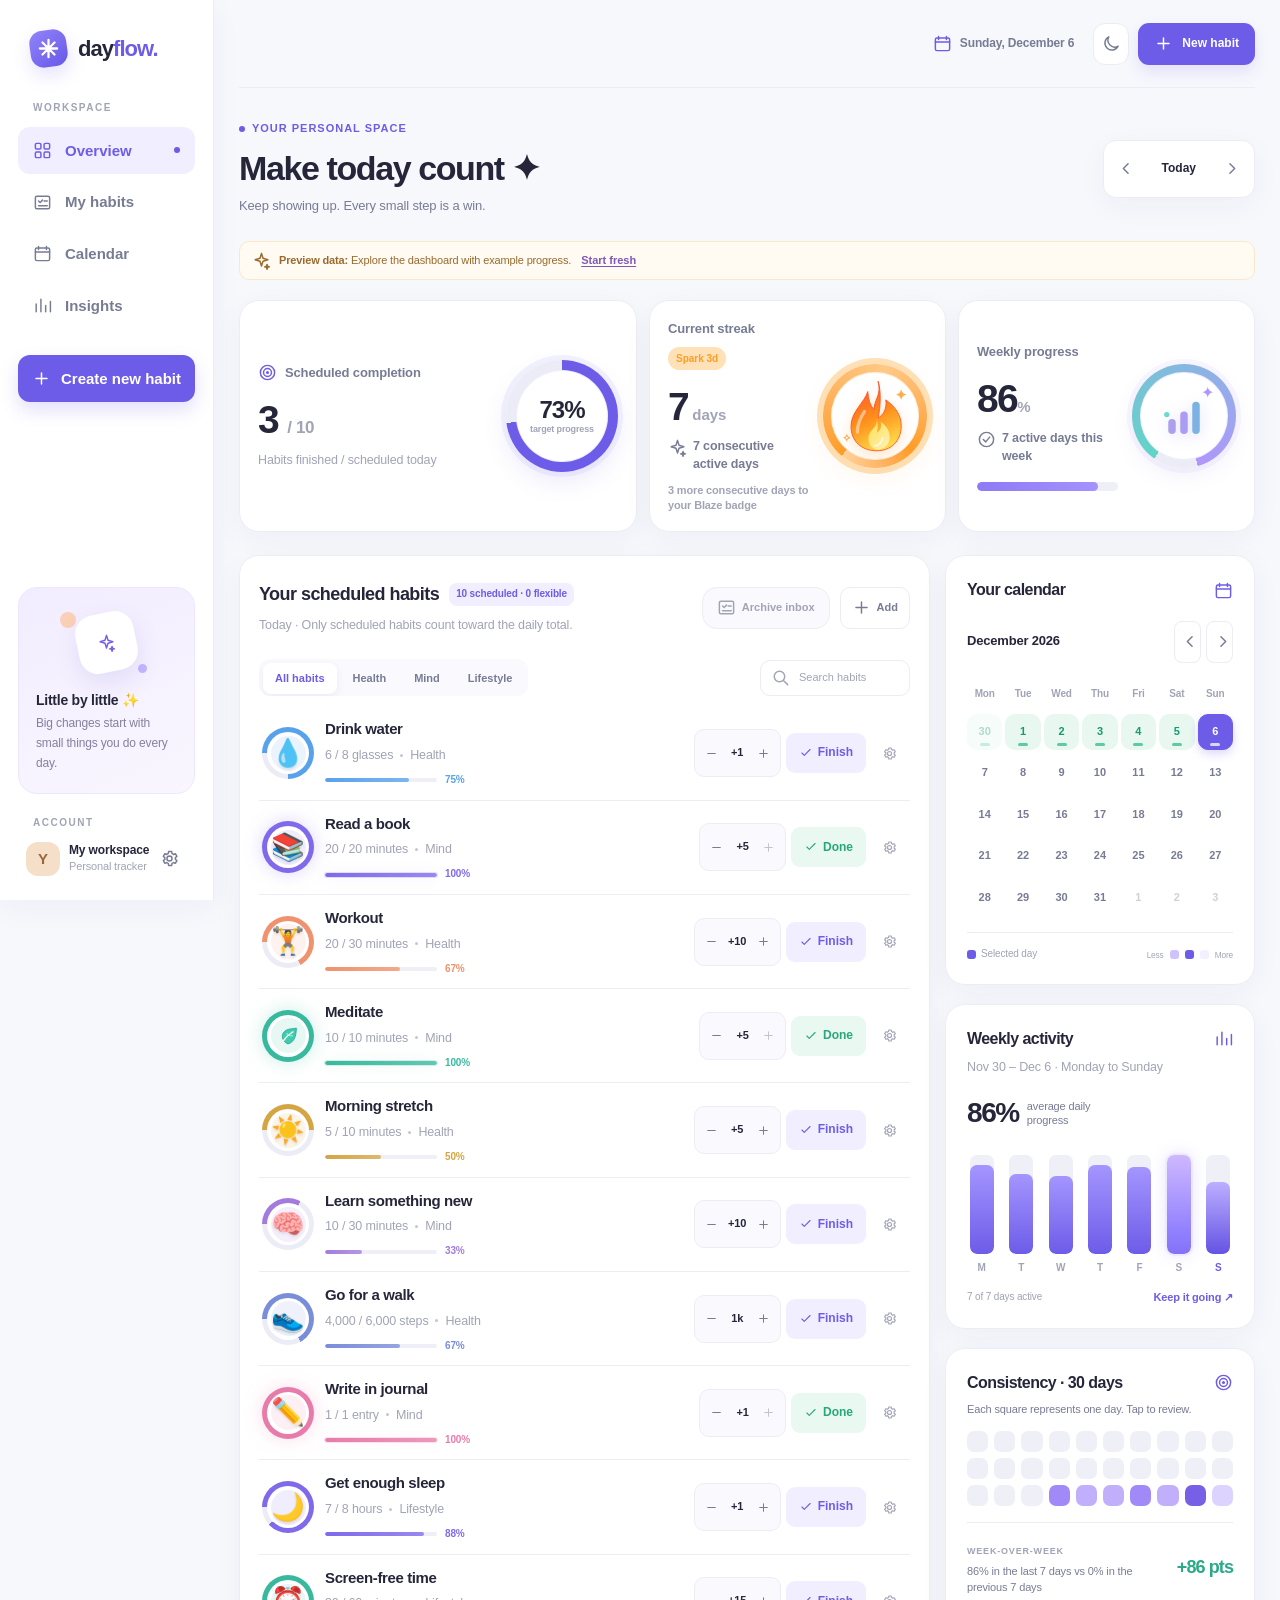
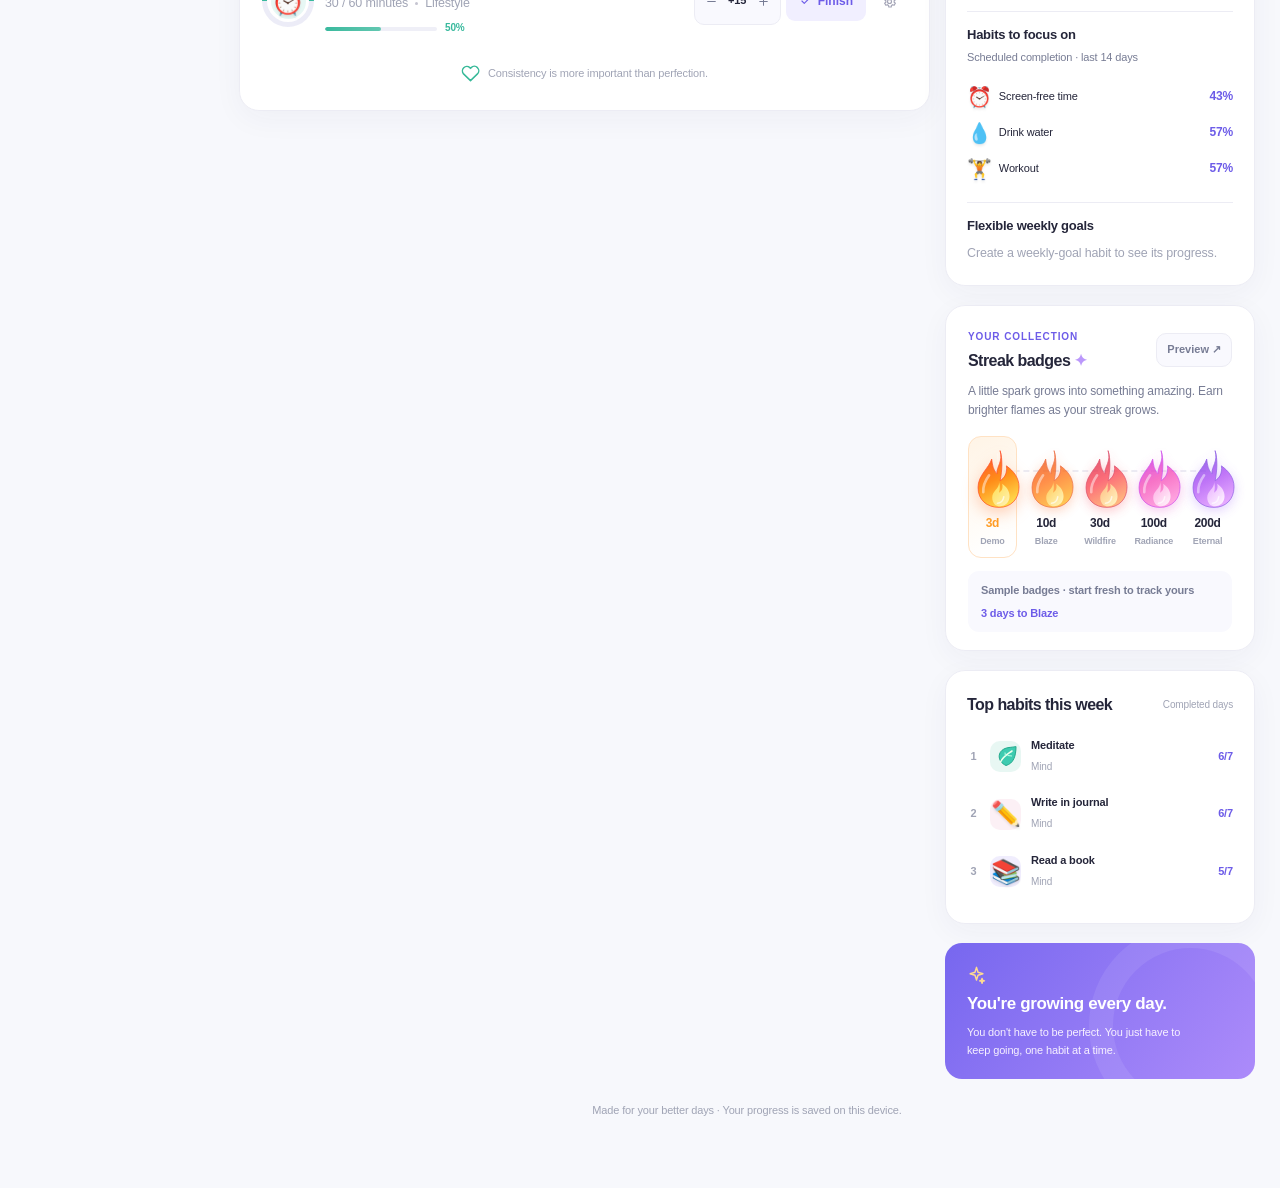
==== index.html @ bd4f8342 "Add files via upload" ====
<!doctype html>
<html lang="en">
<head>
  <meta charset="UTF-8" />
  <meta name="viewport" content="width=device-width, initial-scale=1.0" />
  <meta name="theme-color" content="#f7f8fc" />
  <meta name="description" content="Dayflow — your personal habit tracker with daily progress rings, calendar, weekly insights, and streaks." />
  <title>Dayflow — Your habits, your pace</title>
  <link rel="icon" type="image/svg+xml" href="./favicon.svg" />
  <link rel="manifest" href="./manifest.webmanifest" />
  <meta property="og:type" content="website" />
  <meta property="og:title" content="Dayflow — Make today count" />
  <meta property="og:description" content="A thoughtful little space to build habits, celebrate streaks, and track your progress." />
  <meta property="og:image" content="https://liszttrades.github.io/dayflow-habit-tracker/og-dayflow.png" />
  <meta property="og:url" content="https://liszttrades.github.io/dayflow-habit-tracker/" />
  <meta name="twitter:card" content="summary_large_image" />
  <link rel="stylesheet" href="./style.css?v=8">
</head>
<body>
  <div class="app">
    <div class="mobile-scrim" id="mobile-scrim"></div>
    <aside class="sidebar" id="sidebar" aria-label="Main navigation">
      <a class="brand" href="#overview" aria-label="Dayflow home">
        <span class="brand-mark"><svg viewBox="0 0 24 24" width="23" height="23" fill="none" stroke="currentColor" stroke-width="2.4" stroke-linecap="round"><path d="M12 3v18M3 12h18M5.7 5.7l12.6 12.6M18.3 5.7 5.7 18.3"/></svg></span>
        <span class="brand-word">day<span>flow.</span></span>
      </a>
      <div class="nav-caption">Workspace</div>
      <nav class="sidebar-nav">
        <button class="nav-link active" data-nav="overview"><span data-icon="grid"></span> Overview <span class="nav-dot"></span></button>
        <button class="nav-link" data-nav="habits"><span data-icon="checklist"></span> My habits</button>
        <button class="nav-link" data-nav="calendar"><span data-icon="calendar"></span> Calendar</button>
        <button class="nav-link" data-nav="insights"><span data-icon="chart"></span> Insights</button>
      </nav>
      <button class="sidebar-add" id="sidebar-add"><span data-icon="plus"></span> Create new habit</button>
      <div class="sidebar-spacer"></div>
      <div class="coach-card">
        <div class="coach-art"><span class="puff a"></span><span class="puff b"></span><div class="spark" data-icon="sparkles"></div></div>
        <strong>Little by little ✨</strong>
        <p>Big changes start with small things you do every day.</p>
      </div>
      <div class="sidebar-footer-label">Account</div>
      <div class="sidebar-foot">
        <div class="profile"><span class="avatar">Y</span><span class="profile-text"><strong>My workspace</strong><small>Personal tracker</small></span></div>
        <button class="icon-button" id="settings-open" aria-label="Settings" title="Settings"><span data-icon="settings"></span></button>
      </div>
    </aside>
    <main class="main">
      <header class="topbar">
        <div style="display:flex;align-items:center;gap:12px">
          <button class="small-icon-btn mobile-menu" id="menu-toggle" aria-label="Open menu"><span data-icon="menu"></span></button>
        </div>
        <div class="top-actions">
          <span class="top-date"><span data-icon="calendar"></span> <span id="top-date-label">Today</span></span>
          <button class="small-icon-btn" id="theme-toggle" aria-label="Toggle dark mode" title="Toggle dark mode"><span id="theme-toggle-icon"></span></button>
          <button class="primary-btn" id="header-add"><span data-icon="plus"></span><span>New habit</span></button>
        </div>
      </header>
      <div class="dash" id="overview">
        <section class="hero">
          <div><div class="eyebrow"><span class="point"></span> YOUR PERSONAL SPACE</div><h1 id="hero-title">Make today count <span aria-hidden="true">✦</span></h1><p id="hero-subtitle">Keep showing up. Every small step is a win.</p></div>
          <div class="date-navigator" aria-label="Choose day">
            <button id="prev-day" aria-label="Previous day"><span data-icon="chevron-left"></span></button>
            <button class="today-button" id="today-button">Today</button>
            <button id="next-day" aria-label="Next day"><span data-icon="chevron-right"></span></button>
          </div>
        </section>
        <div class="demo-strip" id="demo-strip"><span data-icon="sparkles"></span><span><b>Preview data:</b> Explore the dashboard with example progress.</span><button id="start-fresh">Start fresh</button></div>
        <section class="stats" aria-label="Your habit statistics">
          <div class="stat-card completion-stat">
            <div class="stat-main"><div class="stat-label"><span data-icon="target"></span> Scheduled completion</div><div class="stat-value" id="completion-count">0 <span style="font-size:17px;letter-spacing:-.4px;color:var(--ink-light);font-weight:600">/ 10</span></div><p class="stat-description" id="completion-desc">Habits completed today</p></div>
            <div class="global-ring" id="global-ring" style="--pct:0"><div class="global-ring-inner"><strong id="global-percent">0%</strong><span>target progress</span></div></div>
          </div>
          <div class="stat-card streak-stat" id="streak-stat" data-stage="0">
            <div class="stat-main">
              <div class="stat-label">Current streak <span class="streak-mini-pill" id="streak-tier-name">Start your flame</span></div>
              <div class="stat-value"><span id="streak-value">0</span><span class="stat-unit"> days</span></div>
              <div class="stat-detail"><span data-icon="sparkles"></span><span id="streak-note">One completed habit keeps it alive</span></div>
              <div class="streak-next" id="streak-next">Unlock your first badge at 3 days.</div>
            </div>
            <div class="stat-visual streak-visual" aria-hidden="true"><div class="streak-visual-inner"><span class="orb-twinkle orb-twinkle-a">✦</span><div class="streak-stat-flame" id="streak-stat-flame"></div><span class="orb-twinkle orb-twinkle-b">✧</span></div></div>
          </div>
          <div class="stat-card weekly-stat-card">
            <div class="stat-main">
              <div class="stat-label">Weekly progress</div>
              <div class="stat-value"><span id="weekly-stat">0</span><span class="stat-unit">%</span></div>
              <div class="stat-detail"><span data-icon="check-circle"></span><span id="weekly-note">Your weekly average</span></div>
              <div class="progress-track"><div class="progress-fill" id="weekly-progress-track"></div></div>
            </div>
            <div class="stat-visual weekly-orb" id="weekly-orb" style="--pct:0" aria-hidden="true"><div class="weekly-orb-inner">
              <svg class="weekly-orb-art" width="62" height="62" viewBox="0 0 72 72" fill="none" xmlns="http://www.w3.org/2000/svg">
                <defs><linearGradient id="weekSparkGradient" x1="12" y1="56" x2="58" y2="12"><stop stop-color="#54d5ca"/><stop offset="1" stop-color="#a98cff"/></linearGradient></defs>
                <rect x="15" y="40" width="10" height="20" rx="5" fill="#8f80e8" opacity=".72"/>
                <rect x="31" y="30" width="10" height="30" rx="5" fill="#9f8df1" opacity=".85"/>
                <rect x="47" y="17" width="10" height="43" rx="5" fill="url(#weekSparkGradient)"/>
                <circle cx="13" cy="34" r="3.5" fill="#67daca"/>
              </svg><span class="weekly-orb-spark">✦</span>
            </div></div>
          </div>
        </section>
        <div class="content">
          <section class="panel habits-panel" id="habits">
            <div class="section-heading">
              <div><div class="heading-title"><h2>Your scheduled habits</h2><span class="heading-count" id="habits-count">10 habits</span></div><p class="subhead" id="habit-day-label">A little progress every day adds up.</p></div>
              <div class="section-actions"><button type="button" class="quiet-button ghost-button" id="archive-open"><span data-icon="checklist"></span> Archive inbox</button><button class="quiet-button" id="list-add"><span data-icon="plus"></span> Add</button></div>
            </div>
            <div class="filter-row">
              <div class="filters" id="habit-filters" role="group" aria-label="Filter habits by category"></div>
              <label class="search"><span data-icon="search"></span><input id="habit-search" placeholder="Search habits" aria-label="Search habits" maxlength="100"></label>
            </div>
            <div class="habit-list" id="habit-list" aria-live="polite"></div>
            <div class="list-footer"><span data-icon="heart"></span> Consistency is more important than perfection.</div>
          </section>
          <div class="right-rail">
            <section class="panel calendar-panel" id="calendar">
              <div class="rail-title"><h2>Your calendar</h2><span data-icon="calendar" style="color:var(--accent)"></span></div>
              <div class="cal-month"><strong id="calendar-month">October 2026</strong><div class="cal-controls"><button id="prev-month" aria-label="Previous month"><span data-icon="chevron-left"></span></button><button id="next-month" aria-label="Next month"><span data-icon="chevron-right"></span></button></div></div>
              <div class="calendar-grid" id="calendar-grid"></div>
              <div class="calendar-legend"><div class="legend-left"><i class="legend-square"></i> Selected day</div><div class="legend-right"><small>Less</small><span></span><span></span><span></span><small>More</small></div></div>
            </section>
            <section class="panel weekly-panel" id="insights">
              <div class="rail-title"><h2>Weekly activity</h2><span data-icon="chart" style="color:var(--accent)"></span></div>
              <p class="weekly-subhead" id="weekly-date-range">Your week at a glance</p>
              <div class="weekly-summary"><b id="weekly-summary-value">0%</b><span>average daily<br>progress</span></div>
              <div class="week-chart" id="week-chart"></div>
              <div class="week-foot"><span id="week-completed-note">0 of 7 days active</span><strong>Keep it going ↗</strong></div>
            </section>
            <section class="panel trends-panel" id="trends" aria-labelledby="trends-heading">
              <div class="rail-title"><h2 id="trends-heading">Consistency · 30 days</h2><span data-icon="target" style="color:var(--accent)"></span></div>
              <p class="insight-desc">Each square represents one day. Tap to review.</p>
              <div class="consistency-grid" id="consistency-grid" aria-label="30-day habit consistency"></div>
              <div class="trend-summary"><div><span class="insight-overline">WEEK-OVER-WEEK</span><p id="trend-description">Your change this week</p></div><strong id="trend-week" class="trend-delta">0 pts</strong></div>
              <div class="insight-subsection"><h3>Habits to focus on</h3><p class="insight-desc">Scheduled completion · last 14 days</p><div id="habit-insight-list"></div></div>
              <div class="insight-subsection"><h3>Flexible weekly goals</h3><div id="weekly-goals-list"></div></div>
            </section>
            <section class="panel badges-panel" id="badges">
              <div class="rail-title badge-rail-title"><div><span class="badge-eyebrow">YOUR COLLECTION</span><h2>Streak badges <span aria-hidden="true">✦</span></h2></div><button type="button" class="badge-preview-btn" id="preview-badges" title="See the 3-day animation">Preview <span aria-hidden="true">↗</span></button></div>
              <p class="badge-intro">A little spark grows into something amazing. Earn brighter flames as your streak grows.</p>
              <div class="badge-ladder" id="badge-ladder" aria-label="Your streak milestones"></div>
              <div class="badge-bottom" id="badge-bottom"><span>Complete at least 1 habit each day</span></div>
            </section>
            <section class="panel leader-panel">
              <div class="rail-title"><h2>Top habits this week</h2><small>Completed days</small></div>
              <div id="leader-list"></div>
            </section>
            <div class="encourage"><span data-icon="sparkles"></span><strong>You're growing every day.</strong><p>You don't have to be perfect. You just have to keep going, one habit at a time.</p></div>
          </div>
        </div>
        <footer class="site-foot">Made for your better days · Your progress is saved on this device.</footer>
      </div>
    </main>
  </div>
  <div class="modal-backdrop hidden" id="habit-modal-backdrop" role="presentation">
    <div class="modal" role="dialog" aria-modal="true" aria-labelledby="habit-modal-title">
      <div class="modal-header"><div><h2 id="habit-modal-title">Create a habit</h2><p>Turn a small action into your daily routine.</p></div><button class="icon-button" id="habit-modal-close" aria-label="Close"><span data-icon="x"></span></button></div>
      <form id="habit-form">
        <div class="field"><label for="habit-name-input">Habit name</label><input id="habit-name-input" name="habitName" placeholder="e.g. Morning walk" maxlength="48" required></div>
        <div class="field-row">
          <div class="field category-field">
            <label id="habit-category-label" for="habit-category-trigger">Category</label>
            <div class="category-select-wrap" id="category-select-wrap">
              <button id="habit-category-trigger" class="category-trigger" type="button" aria-haspopup="listbox" aria-expanded="false" aria-controls="category-options" aria-labelledby="habit-category-label category-selected-name">
                <span class="selected-cat-icon" id="category-selected-icon" aria-hidden="true">💗</span><span class="category-selected-name" id="category-selected-name">Health</span><span class="category-chevron" data-icon="chevron-down"></span>
              </button>
              <div class="category-popover hidden" id="category-popover">
                <div class="category-menu-heading">YOUR CATEGORIES <span>Choose one</span></div>
                <div id="category-options" class="category-options" role="listbox" aria-label="Categories"></div>
                <div class="category-create">
                  <label for="new-category-input">+ Create your own</label>
                  <div class="category-icon-create">
                    <div class="category-icon-heading"><span class="category-icon-label">Choose an icon</span><span id="category-icon-count" class="category-icon-count">49 icons</span></div>
                    <label class="category-icon-search-wrap" for="category-icon-search"><span aria-hidden="true" data-icon="search"></span><input type="search" id="category-icon-search" placeholder="Search icons" autocomplete="off" maxlength="40" aria-label="Search category icons"></label>
                    <div class="category-icon-picker" id="category-icon-picker" role="group" aria-label="Choose a category icon"></div>
                  </div>
                  <div class="category-create-row"><input id="new-category-input" type="text" placeholder="e.g. Creative" maxlength="24" autocomplete="off"/><button type="button" id="category-add" aria-label="Add new category" title="Add category"><span data-icon="plus"></span> Add</button></div>
                  <p id="category-feedback" class="category-feedback" role="status" aria-live="polite"></p>
                </div>
              </div>
            </div>
            <input type="hidden" id="habit-category-input" value="Health"/>
          </div>
          <div class="field"><label for="habit-unit-input">Unit (singular)</label><input id="habit-unit-input" placeholder="e.g. minute, glass" maxlength="20" required></div>
        </div>
        <div class="field-row">
          <div class="field"><label id="daily-target-label" for="habit-goal-input">Daily target</label><input id="habit-goal-input" type="number" value="1" min="1" max="100000" required></div>
          <div class="field"><label for="habit-step-input">Add per tap</label><input id="habit-step-input" type="number" value="1" min="1" max="100000" required></div>
        </div>
        <div class="field schedule-field"><label for="habit-repeat-type">Repeat schedule</label>
          <div class="custom-select" id="schedule-select-wrap">
            <select id="habit-repeat-type" class="native-select-hidden" aria-label="Repeat schedule">
              <option value="daily">Every day</option>
              <option value="days">Selected weekdays</option>
              <option value="weekly">Flexible weekly goal</option>
            </select>
            <button type="button" class="custom-select-trigger" data-select-trigger="habit-repeat-type" aria-haspopup="listbox" aria-expanded="false">
              <span class="custom-select-value" id="habit-repeat-type-value">Every day</span>
              <span class="custom-select-chevron" aria-hidden="true"><span data-icon="chevron-down"></span></span>
            </button>
            <div class="custom-select-menu hidden" id="habit-repeat-type-menu" role="listbox" aria-label="Repeat schedule options">
              <button type="button" class="custom-select-option" data-option-for="habit-repeat-type" data-option-value="daily">Every day</button>
              <button type="button" class="custom-select-option" data-option-for="habit-repeat-type" data-option-value="days">Selected weekdays</button>
              <button type="button" class="custom-select-option" data-option-for="habit-repeat-type" data-option-value="weekly">Flexible weekly goal</button>
            </div>
          </div>
          <p class="schedule-caption" id="schedule-caption">Track this habit every day.</p>
          <div id="repeat-weekdays" class="repeat-weekdays hidden" role="group" aria-label="Selected weekdays">
            <label><input type="checkbox" value="0"><span>M</span></label><label><input type="checkbox" value="1"><span>T</span></label>
            <label><input type="checkbox" value="2"><span>W</span></label><label><input type="checkbox" value="3"><span>T</span></label>
            <label><input type="checkbox" value="4"><span>F</span></label><label><input type="checkbox" value="5"><span>S</span></label>
            <label><input type="checkbox" value="6"><span>S</span></label>
          </div>
          <div id="weekly-target-row" class="weekly-target-row hidden"><label for="habit-weekly-target">Sessions to complete per week</label><div class="custom-select compact" id="weekly-target-select-wrap"><select id="habit-weekly-target" class="native-select-hidden"><option value="1">1 time</option><option value="2">2 times</option><option value="3">3 times</option><option value="4">4 times</option><option value="5">5 times</option><option value="6">6 times</option><option value="7">7 times</option></select><button type="button" class="custom-select-trigger" data-select-trigger="habit-weekly-target" aria-haspopup="listbox" aria-expanded="false"><span class="custom-select-value" id="habit-weekly-target-value">1 time</span><span class="custom-select-chevron" aria-hidden="true"><span data-icon="chevron-down"></span></span></button><div class="custom-select-menu hidden" id="habit-weekly-target-menu" role="listbox" aria-label="Weekly target options"><button type="button" class="custom-select-option" data-option-for="habit-weekly-target" data-option-value="1">1 time</button><button type="button" class="custom-select-option" data-option-for="habit-weekly-target" data-option-value="2">2 times</button><button type="button" class="custom-select-option" data-option-for="habit-weekly-target" data-option-value="3">3 times</button><button type="button" class="custom-select-option" data-option-for="habit-weekly-target" data-option-value="4">4 times</button><button type="button" class="custom-select-option" data-option-for="habit-weekly-target" data-option-value="5">5 times</button><button type="button" class="custom-select-option" data-option-for="habit-weekly-target" data-option-value="6">6 times</button><button type="button" class="custom-select-option" data-option-for="habit-weekly-target" data-option-value="7">7 times</button></div></div><p>Log this habit on any days you like. It won't count as a missed daily habit.</p></div>
        </div>
        <div class="field emoji-field">
          <div class="emoji-field-heading"><label id="icon-picker-label">Choose an icon</label><span class="emoji-note">Colorful, expressive emoji</span></div>
          <div class="emoji-picker-shell">
            <label class="emoji-search"><span data-icon="search"></span><input id="emoji-search-input" type="search" placeholder="Search icons..." maxlength="40" autocomplete="off" aria-label="Search habit icons"></label>
            <div class="emoji-filters" id="emoji-filters" role="group" aria-label="Icon categories"></div>
            <div class="icon-picker" id="icon-picker" role="group" aria-labelledby="icon-picker-label"></div>
            <div class="emoji-picker-footer"><span>✨ Pick the icon that feels like you</span><span id="emoji-count"></span></div>
          </div>
        </div>
        <div class="field"><label>Choose a color</label><div class="color-picker" id="color-picker"></div></div>
        <div class="modal-actions"><button type="button" class="danger-btn hidden" id="delete-habit">Delete habit</button><div class="action-group"><button type="button" class="secondary-btn" id="cancel-habit">Cancel</button><button type="submit" class="primary-btn"><span data-icon="check"></span> <span id="save-habit-label">Create habit</span></button></div></div>
      </form>
    </div>
  </div>
  <div class="modal-backdrop hidden" id="archive-modal-backdrop" role="presentation">
    <div class="modal archive-modal" role="dialog" aria-modal="true" aria-labelledby="archive-modal-title">
      <div class="modal-header"><div><h2 id="archive-modal-title">Archive inbox</h2><p>Review habits you archived and bring them back anytime.</p></div><button class="icon-button" id="archive-modal-close" aria-label="Close archive inbox"><span data-icon="x"></span></button></div>
      <div class="archive-meta"><strong id="archive-count">0 archived habits</strong><span class="archive-meta-note">Restoring a habit adds it back to upcoming days without touching older records.</span></div>
      <div class="archive-list archive-inbox-list" id="archive-inbox-list"></div>
      <div class="modal-actions archive-actions"><button type="button" class="secondary-btn" id="archive-go-settings">Open settings</button><button type="button" class="primary-btn" id="archive-done">Done</button></div>
    </div>
  </div>
  <div class="modal-backdrop hidden" id="settings-modal-backdrop" role="presentation">
    <div class="modal" role="dialog" aria-modal="true" aria-labelledby="settings-modal-title">
      <div class="modal-header"><div><h2 id="settings-modal-title">Your settings</h2><p>Make Dayflow work the way you like.</p></div><button class="icon-button" id="settings-modal-close" aria-label="Close"><span data-icon="x"></span></button></div>
      <div class="settings-row"><div><strong>Dark mode</strong><p>A softer color palette for evening planning.</p></div><input class="toggle" id="settings-dark-toggle" type="checkbox" aria-label="Dark mode" /></div>
      <div class="settings-row"><div><strong>Optional cloud sync</strong><p id="cloud-status">Offline mode · progress is stored only in this browser.</p></div><span data-icon="shield" style="color:var(--accent)"></span></div>
      <div class="cloud-controls" id="cloud-controls">
        <label for="cloud-email">Email (for a private sign-in link)</label>
        <div class="cloud-input-row"><input type="email" id="cloud-email" placeholder="you@example.com" autocomplete="email"><button class="secondary-btn" id="cloud-login">Email me a sign-in link</button></div>
        <div class="cloud-actions"><button class="secondary-btn" id="cloud-sync-now" disabled>Sync now</button><button class="secondary-btn" id="cloud-signout" disabled>Sign out</button></div>
        <p id="cloud-help" class="cloud-hint">Cloud sync requires your own Supabase project. Until configured, local backup still works.</p>
      </div>
      <div class="settings-row"><div><strong>Archived habits</strong><p>Hide old habits without losing their historical progress.</p></div></div>
      <div class="archive-list" id="archived-list"></div>
      <div class="settings-row"><div><strong>Local data</strong><p>Your data stays in this browser. Export a backup to keep it safe or move it to another device.</p></div><span data-icon="shield" style="color:#41ad91"></span></div>
      <div class="settings-row"><div><strong>Start over</strong><p>Remove all saved progress and restore the 10 example habits.</p></div><button class="danger-btn" id="reset-data">Reset</button></div>
      <div class="settings-buttons"><button class="secondary-btn" id="export-data"><span data-icon="download"></span> Export backup</button><button class="secondary-btn" id="import-button"><span data-icon="upload"></span> Import backup</button><input class="hidden" id="import-input" type="file" accept="application/json,.json"></div>
    </div>
  </div>
  <div class="streak-celebration hidden" id="streak-celebration" role="dialog" aria-modal="true" aria-labelledby="celebration-title" aria-describedby="celebration-description">
    <div class="celebration-backdrop" id="celebration-backdrop"></div>
    <div class="celebration-card" id="celebration-card">
      <button type="button" id="celebration-close" class="celebration-close" aria-label="Close celebration">&times;</button>
      <div class="celebration-eyebrow">✦ DAYFLOW MILESTONES ✦</div>
      <h2 id="celebration-title">Streak unlocked!</h2>
      <p id="celebration-description">You’ve completed a habit for <strong>3 consecutive days.</strong></p>
      <div class="celebration-art" id="celebration-art">
        <div class="celebration-rays" aria-hidden="true"></div>
        <div class="celebration-particles" id="celebration-particles" aria-hidden="true"></div>
        <div class="celebration-halo" aria-hidden="true"></div><div class="celebration-sparkle sp-one" aria-hidden="true">✦</div><div class="celebration-sparkle sp-two" aria-hidden="true">✧</div><div class="celebration-sparkle sp-three" aria-hidden="true">✦</div><div class="celebration-sparkle sp-four" aria-hidden="true">✦</div>
        <div class="celebration-flame" id="celebration-flame" aria-hidden="true"></div>
      </div>
      <div class="celebration-earned"><span aria-hidden="true">✦</span><span id="celebration-earned">SPARK BADGE UNLOCKED</span><span aria-hidden="true">✦</span></div>
      <p class="celebration-next" id="celebration-next">Next up: 10 days</p>
      <button type="button" class="celebration-go" id="celebration-go">Keep the fire going <span aria-hidden="true">→</span></button>
      <p class="celebration-foot">Small steps. Big momentum.</p>
    </div>
  </div>
  <div id="effect-layer" class="effect-layer" aria-hidden="true"></div>
  <div class="toast" id="toast" role="status" aria-live="polite"></div>
  <script src="./config.js?v=2" defer></script>
  <script src="./script.js?v=8" defer></script>
  <script src="./cloud.js?v=2" defer></script>
</body>
</html>
---- style.css ----
:root{color-scheme:light;--bg:#f7f8fc;--surface:#fff;--surface-alt:#f9f9fe;--ink:#25263a;--ink-muted:#777c94;--ink-light:#a0a4b5;--border:#ececf4;--accent:#6d5ce8;--accent-deep:#5343d4;--accent-soft:#f1efff;--track:#efeff7;--shadow:0 9px 34px rgba(40,35,94,.045);--nav-bg:#fff;--ring-track:#ececf7}
    *{box-sizing:border-box}
    html{scroll-behavior:smooth}
    body{margin:0;background:var(--bg);color:var(--ink);font-family:Inter,"SF Pro Display",-apple-system,BlinkMacSystemFont,"Segoe UI",sans-serif;font-size:14px;line-height:1.45;-webkit-font-smoothing:antialiased}
    button,input,select{font:inherit}
    button{cursor:pointer}
    button:disabled{cursor:not-allowed;opacity:.42}
    button:focus-visible,input:focus-visible,select:focus-visible{outline:3px solid #aa9fff;outline-offset:3px}
    button:active:not(:disabled){transform:scale(.98)}
    svg{display:block;flex:none}
    .hidden{display:none!important}
    .app{display:flex;min-height:100vh;max-width:2000px;margin:auto}
    .sidebar{width:246px;flex:0 0 246px;background:var(--nav-bg);border-right:1px solid var(--border);padding:28px 18px 24px;display:flex;flex-direction:column;position:sticky;top:0;height:100vh;z-index:10}
    .brand{display:flex;align-items:center;gap:11px;padding:2px 12px 34px;text-decoration:none;color:inherit}
    .brand-mark{width:37px;height:37px;border-radius:13px;background:linear-gradient(145deg,#9184fa,#6857e7);display:flex;align-items:center;justify-content:center;color:#fff;box-shadow:0 8px 18px #7563ee30;transform:rotate(-8deg)}
    .brand-mark svg{transform:rotate(8deg)}
    .brand-word{font-size:22px;letter-spacing:-.95px;font-weight:800}
    .brand-word span{color:var(--accent)}
    .nav-caption,.sidebar-footer-label{font-size:10px;letter-spacing:1.5px;font-weight:800;color:var(--ink-light);padding:0 15px;margin:0 0 11px;text-transform:uppercase}
    .sidebar-nav{display:grid;gap:4px}
    .nav-link{border:0;background:transparent;color:var(--ink-muted);display:flex;gap:13px;align-items:center;width:100%;padding:13px 15px;border-radius:12px;text-align:left;font-weight:600;transition:background .18s,color .18s}
    .nav-link svg{width:19px;height:19px}
    .nav-link:hover{background:var(--surface-alt);color:var(--ink)}
    .nav-link.active{background:var(--accent-soft);color:var(--accent)}
    .nav-link .nav-dot{margin-left:auto;width:6px;height:6px;background:currentColor;border-radius:100%}
    .sidebar-add{width:100%;margin-top:25px;border:0;color:#fff;font-weight:750;display:flex;align-items:center;justify-content:center;gap:10px;padding:13px;background:var(--accent);border-radius:12px;box-shadow:0 8px 18px #6d5ce832;transition:.2s}
    .sidebar-add:hover,.primary-btn:hover{background:var(--accent-deep)}
    .sidebar-spacer{flex:1;min-height:24px}
    .coach-card{background:linear-gradient(155deg,#f1edff,#faf6ff);border:1px solid #ece7ff;border-radius:19px;padding:19px 17px;position:relative;overflow:hidden;margin-bottom:22px}
    .coach-art{height:72px;display:flex;align-items:center;justify-content:center;position:relative}
    .coach-art .spark{height:59px;width:59px;background:#fff;border-radius:19px;display:grid;place-items:center;color:#785dec;transform:rotate(-12deg);box-shadow:0 10px 25px #6050bf20}
    .coach-art .spark svg{transform:rotate(12deg)}
    .coach-art .puff{position:absolute;border-radius:100%;opacity:.7}
    .coach-art .puff.a{width:16px;height:16px;background:#fec49a;top:5px;left:24px}.coach-art .puff.b{width:9px;height:9px;background:#b09dff;bottom:6px;right:30px}
    .coach-card strong{display:block;font-size:14px;letter-spacing:-.25px;margin:11px 0 4px}
    .coach-card p{color:#85809e;font-size:12px;margin:0;line-height:1.65}
    .sidebar-foot{display:flex;align-items:center;justify-content:space-between;padding:0 8px}
    .profile{display:flex;align-items:center;gap:9px}
    .avatar{width:34px;height:34px;border-radius:12px;background:#f6dfc8;color:#9a663e;display:grid;place-items:center;font-weight:800}
    .profile-text strong{font-size:12px;display:block}.profile-text small{display:block;color:var(--ink-light);font-size:11px}
    .icon-button{border:0;background:transparent;color:var(--ink-muted);height:35px;width:35px;display:grid;place-items:center;border-radius:10px}
    .icon-button:hover{background:var(--accent-soft);color:var(--accent)}
    .main{flex:1;min-width:0;padding:0 37px 70px}
    .topbar{height:88px;display:flex;align-items:center;justify-content:space-between;border-bottom:1px solid var(--border);gap:16px}
    .crumbs{display:flex;align-items:center;gap:10px;font-size:12px;color:var(--ink-light)}
    .crumbs strong{color:var(--ink);font-weight:750}.crumbs .slash{color:#c4c3d2}
    .top-actions{display:flex;align-items:center;gap:9px}
    .top-date{font-size:12px;color:var(--ink-muted);font-weight:600;display:flex;align-items:center;gap:8px;margin-right:10px}
    .top-date svg{color:var(--accent)}
    .small-icon-btn{width:36px;height:36px;border:1px solid var(--border);background:var(--surface);display:grid;place-items:center;border-radius:12px;color:var(--ink-muted)}
    .small-icon-btn:hover{color:var(--accent);border-color:#d6ccff}
    .primary-btn{border:0;background:var(--accent);color:#fff;display:inline-flex;align-items:center;justify-content:center;gap:9px;padding:11px 16px;border-radius:11px;font-size:12px;font-weight:800;box-shadow:0 7px 15px #6d5ce825;transition:background .15s}
    .mobile-menu,.mobile-scrim{display:none}
    .dash{max-width:1520px;margin:0 auto}
    .hero{display:flex;justify-content:space-between;align-items:center;gap:20px;padding:33px 0 25px}
    .eyebrow{font-size:11px;font-weight:800;letter-spacing:1.8px;color:var(--accent);text-transform:uppercase;display:flex;align-items:center;gap:7px}
    .eyebrow .point{width:6px;height:6px;border-radius:100%;background:var(--accent)}
    h1,h2,h3,p{margin-top:0}
    h1{font-size:34px;letter-spacing:-1.4px;line-height:1.16;margin:12px 0 9px;font-weight:790}
    .hero p{font-size:13px;color:var(--ink-muted);margin:0}
    .date-navigator{display:flex;align-items:center;gap:7px;background:var(--surface);padding:7px;border:1px solid var(--border);border-radius:13px;box-shadow:var(--shadow)}
    .date-navigator button{border:0;background:transparent;width:31px;height:31px;border-radius:9px;display:grid;place-items:center;color:var(--ink-muted)}
    .date-navigator button:hover{background:var(--accent-soft);color:var(--accent)}
    .date-navigator .today-button{width:auto;padding:0 13px;font-size:12px;font-weight:800;color:var(--ink)}
    .demo-strip{display:flex;align-items:center;gap:8px;background:#fffaf2;border:1px solid #f9e9c9;color:#986b2d;border-radius:10px;padding:9px 12px;font-size:11px;line-height:1.5;margin-bottom:20px}
    .demo-strip b{font-weight:800}.demo-strip button{border:0;background:transparent;font-weight:800;color:#8056ba;text-decoration:underline;text-underline-offset:2px;padding:0 2px;white-space:nowrap}
    .stats{display:grid;grid-template-columns:minmax(235px,1.34fr) minmax(195px,1fr) minmax(195px,1fr);gap:16px;margin-bottom:23px}
    .stat-card{background:var(--surface);border:1px solid var(--border);border-radius:20px;min-height:160px;padding:22px 23px;box-shadow:var(--shadow);position:relative;overflow:hidden}
    .stat-label{color:var(--ink-muted);font-size:12px;font-weight:700;display:flex;align-items:center;gap:8px}
    .stat-label svg{color:var(--accent)}
    .completion-stat{display:flex;align-items:center;justify-content:space-between;gap:12px}
    .stat-value{font-size:36px;line-height:1.1;letter-spacing:-1.6px;font-weight:800;margin:16px 0 6px}
    .stat-description{font-size:11px;color:var(--ink-light);line-height:1.6;margin:0}
    .global-ring{width:112px;height:112px;border-radius:50%;background:conic-gradient(var(--accent) calc(var(--pct)*1%),var(--ring-track) 0);padding:10px;display:grid;place-items:center;flex:0 0 112px;transition:background .25s}
    .global-ring-inner{width:100%;height:100%;border-radius:50%;background:var(--surface);display:grid;place-items:center;align-content:center}
    .global-ring-inner strong{font-size:24px;line-height:1.15;letter-spacing:-1px}.global-ring-inner span{font-size:9px;color:var(--ink-light);font-weight:700}
    .stat-topline{display:flex;justify-content:space-between;align-items:center;gap:12px}
    .stat-decoration{width:36px;height:36px;border-radius:12px;display:grid;place-items:center}
    .stat-decoration.flame{background:#fff1e6;color:#f19552}.stat-decoration.chart{background:#eaf9f2;color:#39b78f}
    .stat-detail{display:flex;align-items:center;gap:6px;color:var(--ink-muted);font-size:11px;font-weight:600}
    .stat-detail em{font-style:normal;color:#37b58b;font-weight:750}
    .progress-track{height:7px;border-radius:9px;background:var(--track);overflow:hidden;margin-top:15px}
    .progress-fill{height:100%;width:0;background:linear-gradient(90deg,#b6a6ff,var(--accent));border-radius:9px;transition:width .35s}
    .content{display:grid;grid-template-columns:minmax(0,1fr) 340px;gap:21px;align-items:start}
    .panel{background:var(--surface);border:1px solid var(--border);border-radius:20px;box-shadow:var(--shadow)}
    .habits-panel{padding:25px 23px 11px;min-width:0}
    .section-heading{display:flex;justify-content:space-between;gap:12px;align-items:center}
    .heading-title{display:flex;align-items:center;gap:10px}
    .heading-title h2,.rail-title h2{font-size:18px;font-weight:790;letter-spacing:-.55px;margin:0}
    .heading-count{border-radius:8px;background:var(--accent-soft);color:var(--accent);padding:4px 7px;font-size:10px;font-weight:800}
    .subhead{font-size:12px;color:var(--ink-light);margin:7px 0 0}
    .quiet-button{border:1px solid var(--border);background:var(--surface);border-radius:10px;padding:8px 11px;display:flex;align-items:center;justify-content:center;gap:6px;font-size:11px;font-weight:750;color:var(--ink-muted)}
    .quiet-button:hover{color:var(--accent);border-color:#ccc1ff}
    .filter-row{display:flex;align-items:center;justify-content:space-between;gap:12px;margin-top:24px;margin-bottom:10px}
    .filters{display:flex;gap:4px;background:var(--surface-alt);padding:4px;border-radius:11px;min-width:0;overflow-x:auto;scrollbar-width:none}
    .filters::-webkit-scrollbar{display:none}
    .filter{flex:none;padding:8px 12px;border:0;background:transparent;color:var(--ink-muted);border-radius:8px;font-size:11px;font-weight:750;white-space:nowrap}
    .filter.active{background:var(--surface);color:var(--accent);box-shadow:0 3px 9px #423b7712}
    .search{height:36px;display:flex;align-items:center;gap:7px;border:1px solid var(--border);border-radius:10px;padding:0 10px;color:var(--ink-light);min-width:114px;max-width:150px}
    .search input{background:transparent;outline:0;border:0;width:100%;min-width:0;color:var(--ink);font-size:11px}
    .search input::placeholder{color:var(--ink-light)}
    .habit-list{display:grid}
    .habit-item{display:flex;align-items:center;gap:15px;min-height:84px;padding:12px 3px;border-bottom:1px solid var(--border);transition:background .2s;animation:reveal .18s ease-out}
    .habit-item:last-child{border-bottom:0}
    @keyframes reveal{from{opacity:.45;transform:translateY(3px)}to{opacity:1;transform:translateY(0)}}
    .habit-ring{height:59px;width:59px;flex:0 0 59px;padding:5px;background:conic-gradient(var(--habit-color) calc(var(--pct)*1%),var(--ring-track) 0);border-radius:50%;display:grid;place-items:center;transition:background .25s}
    .habit-ring-center{width:100%;height:100%;border-radius:50%;display:grid;place-items:center;background:var(--surface);position:relative}
    .habit-icon{height:35px;width:35px;border-radius:50%;display:grid;place-items:center;background:var(--habit-soft);color:var(--habit-color)}
    .habit-icon svg{height:20px;width:20px}
    .habit-info{min-width:0;flex:1}
    .habit-name{font-size:13px;font-weight:800;letter-spacing:-.16px;overflow:hidden;text-overflow:ellipsis;white-space:nowrap}
    .habit-meta{display:flex;align-items:center;gap:7px;margin-top:5px;font-size:11px;color:var(--ink-light)}
    .habit-meta .meta-point{height:3px;width:3px;background:#c5c4d0;border-radius:100%}
    .habit-meter{display:flex;align-items:center;gap:8px;margin-top:8px}
    .habit-meter .small-track{width:112px;max-width:100%;height:4px;background:var(--track);border-radius:8px;overflow:hidden}
    .habit-meter .small-fill{width:var(--pct);height:100%;background:var(--habit-color);border-radius:8px;transition:width .3s}
    .habit-meter span{font-size:10px;font-weight:800;color:var(--habit-color)}
    .habit-actions{display:flex;align-items:center;gap:5px;flex-shrink:0}
    .stepper{display:flex;align-items:center;gap:1px;background:var(--surface-alt);border:1px solid var(--border);padding:3px;border-radius:10px}
    .stepper button{border:0;background:transparent;display:grid;place-items:center;width:27px;height:27px;border-radius:7px;color:var(--ink-muted)}
    .stepper button:hover:not(:disabled){background:var(--accent-soft);color:var(--accent)}
    .stepper strong{font-size:11px;font-weight:750;min-width:23px;text-align:center;color:var(--ink)}
    .done-button{border:0;background:var(--accent-soft);color:var(--accent);font-size:11px;font-weight:800;padding:8px 10px;display:flex;align-items:center;gap:5px;border-radius:9px;min-width:65px;justify-content:center}
    .done-button:hover{background:#e8e3ff}.done-button.completed{background:#e9f8f1;color:#28a77c}
    .edit-button{border:0;background:transparent;color:#a4a5b7;padding:7px 4px;display:grid;place-items:center}
    .edit-button:hover{color:var(--accent)}
    .empty{padding:40px 16px;text-align:center;color:var(--ink-muted)}
    .empty-icon{width:55px;height:55px;border-radius:18px;display:grid;place-items:center;background:var(--accent-soft);color:var(--accent);margin:0 auto 12px}
    .empty h3{font-size:14px;margin:0 0 6px;color:var(--ink)}.empty p{font-size:12px;margin:0}
    .list-footer{display:flex;align-items:center;justify-content:center;padding:16px;color:var(--ink-light);font-size:11px;gap:8px}
    .list-footer svg{color:#36b998}
    .right-rail{display:grid;gap:19px}
    .calendar-panel,.weekly-panel,.leader-panel{padding:22px 21px}
    .rail-title{display:flex;align-items:center;justify-content:space-between;gap:10px;margin-bottom:19px}
    .rail-title h2{font-size:16px}.rail-title small{font-size:10px;color:var(--ink-light)}
    .cal-month{display:flex;align-items:center;justify-content:space-between;margin-bottom:18px}
    .cal-month strong{font-size:13px;letter-spacing:-.2px}
    .cal-controls{display:flex;gap:5px}
    .cal-controls button{width:27px;height:27px;border:1px solid var(--border);background:var(--surface);display:grid;place-items:center;border-radius:8px;color:var(--ink-muted)}
    .cal-controls button:hover{color:var(--accent);border-color:#cfc4ff}
    .calendar-grid{display:grid;grid-template-columns:repeat(7,minmax(0,1fr));gap:6px 3px}
    .day-name{text-align:center;color:var(--ink-light);font-weight:750;font-size:10px;padding:6px 0 7px}
    .cal-day{border:1px solid transparent;background:transparent;color:var(--ink-muted);font-size:11px;font-weight:650;position:relative;width:100%;aspect-ratio:1;min-height:32px;display:grid;place-items:center;border-radius:10px;transition:background .14s,color .14s}
    .cal-day:hover{background:var(--accent-soft)}
    .cal-day.other{opacity:.35}
    .cal-day .cal-dot{height:3px;width:10px;position:absolute;bottom:3px;border-radius:4px;background:var(--accent);opacity:.75}
    .cal-day.heavy{background:#e8f7ef;color:#179a73}.cal-day.heavy .cal-dot{background:#32b88b}
    .cal-day.mid{background:#f2eeff;color:#6956d6}
    .cal-day.today{border-color:#aa9dff}
    .cal-day.selected{background:var(--accent)!important;color:#fff!important;box-shadow:0 4px 10px #6d5ce83b;border-color:var(--accent)}
    .cal-day.selected .cal-dot{background:#fff}
    .calendar-legend{display:flex;align-items:center;justify-content:space-between;gap:6px;border-top:1px solid var(--border);margin-top:17px;padding-top:14px;font-size:10px;color:var(--ink-light)}
    .legend-left{display:flex;align-items:center;gap:5px}.legend-square{height:9px;width:9px;border-radius:3px;background:var(--accent)}
    .legend-right{display:flex;align-items:center;gap:6px}.legend-right span{height:9px;width:9px;border-radius:3px;background:#f3efff}.legend-right span:nth-child(2){background:#cec3ff}.legend-right span:nth-child(3){background:var(--accent)}
    .weekly-subhead{font-size:11px;color:var(--ink-light);margin:-12px 0 16px}
    .weekly-summary{display:flex;align-items:center;gap:8px;margin-bottom:16px}
    .weekly-summary b{font-size:28px;letter-spacing:-1.4px}.weekly-summary span{font-size:11px;color:var(--ink-muted);line-height:1.3}
    .week-chart{display:grid;grid-template-columns:repeat(7,minmax(0,1fr));gap:10px;height:126px;align-items:end}
    .week-col{display:flex;flex-direction:column;align-items:center;justify-content:flex-end;gap:7px;height:100%;min-width:0}
    .week-bar-box{height:99px;width:100%;max-width:24px;background:var(--track);border-radius:7px;display:flex;align-items:flex-end;overflow:hidden}
    .week-bar{width:100%;height:var(--bar);min-height:0;background:linear-gradient(180deg,#a495ff,#6d5ce8);border-radius:7px;transition:height .3s}
    .week-col.future .week-bar{background:#dcdbe7}.week-col.today .week-bar{background:linear-gradient(180deg,#bcafff,#6553e4)}
    .week-col label{font-size:10px;font-weight:700;color:var(--ink-light)}.week-col.today label{color:var(--accent)}
    .week-foot{margin-top:14px;display:flex;align-items:center;justify-content:space-between;color:var(--ink-light);font-size:10px}
    .week-foot strong{color:var(--accent);font-size:11px}
    .leader-panel .rail-title{margin-bottom:11px}
    .leader-item{display:flex;align-items:center;gap:10px;padding:10px 0}
    .leader-item .medal{font-size:11px;font-weight:800;color:var(--ink-light);width:13px;text-align:center}
    .leader-icon{height:31px;width:31px;display:grid;place-items:center;border-radius:10px;background:var(--hsoft);color:var(--hcolor)}
    .leader-info{flex:1;min-width:0}.leader-info strong{font-size:11px;display:block;overflow:hidden;text-overflow:ellipsis;white-space:nowrap}.leader-info span{font-size:10px;color:var(--ink-light)}
    .leader-count{font-size:11px;color:var(--accent);font-weight:800}
    .encourage{border-radius:17px;background:linear-gradient(128deg,#7767ef,#ac8bfa);color:white;padding:22px 22px 19px;position:relative;overflow:hidden}
    .encourage:after{content:"";position:absolute;right:-37px;bottom:-48px;width:155px;height:155px;border:24px solid #ffffff15;border-radius:50%}
    .encourage strong{font-size:17px;letter-spacing:-.35px;display:block;margin:8px 0}
    .encourage p{font-size:11px;color:#f7f1ff;margin:0;line-height:1.6;max-width:230px}
    .encourage svg{color:#ffdb90}
    footer.site-foot{text-align:center;font-size:11px;color:var(--ink-light);margin-top:24px}
    .modal-backdrop{position:fixed;inset:0;z-index:100;background:rgba(24,23,54,.46);backdrop-filter:blur(4px);display:flex;justify-content:center;align-items:center;padding:18px;animation:reveal .2s}
    .modal{width:100%;max-width:475px;background:var(--surface);border-radius:23px;box-shadow:0 24px 80px #16142e38;padding:28px 29px 26px;max-height:90vh;overflow:auto}
    .modal-header{display:flex;align-items:center;justify-content:space-between;gap:12px;margin-bottom:20px}.modal-header h2{font-size:21px;font-weight:800;letter-spacing:-.65px;margin:0}.modal-header p{font-size:12px;color:var(--ink-muted);margin:6px 0 0}
    .field{margin-bottom:17px}.field label{display:block;font-size:11px;font-weight:800;margin-bottom:7px;color:var(--ink)}
    .field input,.field select{background:var(--surface);border:1px solid var(--border);color:var(--ink);width:100%;padding:12px 13px;border-radius:11px;font-size:13px;outline:0}
    .field input:focus,.field select:focus{border-color:#a798f5;box-shadow:0 0 0 3px #9c8dff25}
    .field-row{display:grid;grid-template-columns:1fr 1fr;gap:12px}
    .icon-picker{display:flex;flex-wrap:wrap;gap:8px}
    .icon-choice{height:38px;width:38px;display:grid;place-items:center;border:1px solid var(--border);border-radius:11px;background:var(--surface);color:var(--ink-muted)}
    .icon-choice.active{color:var(--accent);border-color:var(--accent);background:var(--accent-soft)}
    .icon-choice:hover{border-color:#b9aff6}
    .color-picker{display:flex;gap:11px}
    .color-choice{height:26px;width:26px;background:var(--c);border:3px solid var(--surface);box-shadow:0 0 0 1px var(--border);border-radius:50%}
    .color-choice.active{box-shadow:0 0 0 2px var(--c)}
    .modal-actions{display:flex;justify-content:space-between;align-items:center;gap:10px;margin-top:24px}
    .action-group{display:flex;gap:8px;margin-left:auto}
    .secondary-btn,.danger-btn{background:var(--surface-alt);color:var(--ink-muted);font-size:12px;font-weight:800;border:1px solid var(--border);border-radius:11px;padding:11px 13px}
    .danger-btn{color:#e16f7a;background:#fff0f1;border-color:#ffdade}
    .settings-row{display:flex;align-items:center;justify-content:space-between;gap:18px;padding:16px 0;border-bottom:1px solid var(--border)}
    .settings-row strong{font-size:13px;display:block}.settings-row p{font-size:11px;color:var(--ink-light);margin:3px 0 0;max-width:255px}
    .settings-buttons{display:flex;flex-wrap:wrap;gap:8px;margin-top:24px}
    .toggle{width:39px;height:23px;appearance:none;-webkit-appearance:none;border:0;border-radius:30px;background:#dbdbe8;position:relative;cursor:pointer;transition:.2s;flex-shrink:0}.toggle:checked{background:var(--accent)}.toggle:before{content:"";width:17px;height:17px;border-radius:100%;background:#fff;position:absolute;left:3px;top:3px;transition:.2s}.toggle:checked:before{transform:translateX(16px)}
    .toast{position:fixed;z-index:150;bottom:25px;left:50%;transform:translate(-50%,20px);background:#29273e;color:#fff;border-radius:12px;padding:12px 18px;box-shadow:0 12px 35px #0002;font-size:12px;font-weight:650;opacity:0;pointer-events:none;transition:opacity .18s,transform .18s;max-width:min(90vw,450px);text-align:center}
    .toast.show{opacity:1;transform:translate(-50%,0)}
    body.dark{color-scheme:dark;--bg:#141620;--surface:#1e202c;--surface-alt:#252735;--nav-bg:#1b1d29;--ink:#f0effb;--ink-muted:#adafc8;--ink-light:#8e91ab;--border:#343546;--accent:#a598ff;--accent-deep:#8a7af4;--accent-soft:#322d50;--track:#343447;--ring-track:#343546;--shadow:0 10px 25px #05050a1c}
    body.dark .coach-card{background:linear-gradient(145deg,#2c2746,#242337);border-color:#3c345a}body.dark .coach-art .spark{background:#4e4275;color:#e4dcff}body.dark .coach-card p{color:#a9a0c6}
    body.dark .demo-strip{background:#382e23;border-color:#5d472b;color:#ffe1ac}body.dark .demo-strip button{color:#b7a2ff}
    body.dark .stat-decoration.flame{background:#513326;color:#ffb178}body.dark .stat-decoration.chart{background:#224338;color:#80dab4}
    body.dark .done-button.completed{background:#25473b;color:#80deb3}body.dark .cal-day.heavy{background:#234536;color:#81dfb0}body.dark .cal-day.mid{background:#332e50;color:#baafff}
    body.dark .cal-day .cal-dot{background:#b4a7ff}body.dark .encourage{background:linear-gradient(125deg,#6353bf,#8670d5)}body.dark .danger-btn{background:#493034;border-color:#70464a;color:#ffb0b4}
    @media (min-width:1600px){.main{padding-left:55px;padding-right:55px}.content{grid-template-columns:minmax(0,1fr) 370px}}
    @media (max-width:1300px){.sidebar{width:214px;flex-basis:214px}.main{padding-left:25px;padding-right:25px}.content{grid-template-columns:minmax(0,1fr) 310px;gap:15px}.habits-panel{padding-left:19px;padding-right:19px}.habit-item{gap:11px}.habit-ring{height:52px;width:52px;flex-basis:52px}.stat-card{padding:18px}.stats{gap:12px}}
    @media (max-width:1100px){.content{grid-template-columns:minmax(0,1fr)}.right-rail{grid-template-columns:1fr 1fr}.right-rail .encourage{grid-column:1/-1}.stats{grid-template-columns:1.3fr 1fr 1fr}.calendar-grid{gap:5px}.right-rail .leader-panel{grid-column:1/-1}.leader-panel #leader-list{display:grid;grid-template-columns:repeat(3,minmax(0,1fr));column-gap:15px}}
    @media (max-width:790px){.sidebar{position:fixed;left:0;top:0;bottom:0;transform:translateX(-105%);transition:transform .2s;width:250px;box-shadow:10px 0 40px #0002}.sidebar.open{transform:translateX(0)}.mobile-scrim.show{display:block;position:fixed;inset:0;background:#0006;z-index:9}.mobile-menu{display:grid}.main{width:100%;padding:0 18px 45px}.topbar{height:71px}.top-date{display:none}.hero{padding-top:26px}h1{font-size:29px}.stats{grid-template-columns:1.2fr 1fr}.stats .stat-card:last-child{grid-column:1/-1;min-height:112px}.stats .stat-card:last-child .stat-value{margin-top:9px}.stat-card{min-height:138px}}
    @media (max-width:540px){.main{padding:0 14px 32px}.topbar{height:64px}.crumbs{font-size:11px}.top-actions .primary-btn > span:last-child{display:none}.top-actions .primary-btn > span:first-child{display:flex}.top-actions .primary-btn{width:36px;height:36px;padding:0}.hero{align-items:flex-start;flex-direction:column;gap:15px;padding-top:24px}.hero h1{font-size:30px;margin:8px 0 6px}.hero p{font-size:12px}.date-navigator{align-self:flex-start}.stats{gap:9px;grid-template-columns:1fr 1fr}.stat-card{padding:15px;border-radius:16px;min-height:135px}.completion-stat{grid-column:1/-1;min-height:143px}.stat-value{font-size:31px}.global-ring{width:93px;height:93px;flex-basis:93px;padding:8px}.global-ring-inner strong{font-size:21px}.stat-label{font-size:11px}.stats .stat-card:last-child{grid-column:auto;min-height:135px}.stat-decoration{width:28px;height:28px;border-radius:9px}.stat-description,.stat-detail{font-size:10px}.content{gap:14px}.habits-panel{padding:18px 13px 9px;border-radius:16px}.heading-title h2{font-size:16px}.filter-row{flex-direction:column;align-items:stretch;margin-top:16px}.filters{width:100%}.filter{flex:1}.search{max-width:none;width:100%}.habit-item{gap:9px;min-height:83px;padding:12px 0}.habit-ring{height:48px;width:48px;flex-basis:48px;padding:4px}.habit-icon{width:30px;height:30px}.habit-icon svg{width:17px;height:17px}.habit-name{font-size:12px}.habit-meta{font-size:10px;gap:5px}.habit-meter .small-track{width:68px}.habit-actions{gap:3px}.stepper{padding:1px}.stepper button{width:21px;height:25px}.stepper strong{min-width:16px;font-size:10px}.done-button{min-width:31px;padding:7px}.done-button span{display:none}.edit-button{padding:5px 2px}.right-rail{grid-template-columns:1fr}.right-rail .encourage,.right-rail .leader-panel{grid-column:auto}.leader-panel #leader-list{display:block}.calendar-panel,.weekly-panel,.leader-panel{padding:19px}.calendar-grid{gap:6px}.cal-day{min-height:37px}.demo-strip{align-items:flex-start;flex-wrap:wrap}.modal{padding:22px 19px}.modal-actions{gap:6px}}

    /* Expanded, comfortable desktop layout (especially at wide monitor widths).
       Never constrain the app to a narrow island within an ultrawide browser. */
    .app{width:100%;max-width:none}
    .dash{width:100%;max-width:none}
    @media (min-width:1350px){
      body{font-size:15px}
      .sidebar{width:268px;flex-basis:268px;padding:31px 21px 27px}
      .brand{padding:2px 10px 38px;gap:13px}
      .brand-mark{width:42px;height:42px;border-radius:14px}
      .brand-word{font-size:25px}
      .nav-caption,.sidebar-footer-label{font-size:11px;margin-bottom:14px}
      .sidebar-nav{gap:7px}
      .nav-link{font-size:14px;padding:15px 15px;gap:14px}
      .nav-link svg{width:21px;height:21px}
      .sidebar-add{font-size:14px;margin-top:29px;padding:15px 11px}
      .coach-card{padding:23px 21px;margin-bottom:24px}
      .coach-art{height:85px}
      .coach-card strong{font-size:15px}
      .coach-card p{font-size:13px}
      .profile-text strong{font-size:14px}
      .profile-text small{font-size:12px}
      .main{padding:0 clamp(29px,3.1vw,82px) 82px}
      .topbar{height:103px}
      .crumbs,.top-date{font-size:14px}
      .small-icon-btn{width:43px;height:43px}
      .primary-btn{font-size:14px;padding:14px 19px;border-radius:12px}
      .hero{padding:43px 0 31px}
      .eyebrow{font-size:12px}
      h1{font-size:clamp(37px,2.4vw,49px);margin:14px 0 11px}
      .hero p{font-size:15px}
      .date-navigator{padding:9px;gap:9px}
      .date-navigator button{height:37px;width:37px}
      .date-navigator .today-button{font-size:14px;padding:0 17px}
      .demo-strip{font-size:13px;padding:12px 16px;margin-bottom:24px}
      .stats{grid-template-columns:minmax(0,1.28fr) minmax(0,1fr) minmax(0,1fr);gap:21px;margin-bottom:27px}
      .stat-card{min-height:198px;padding:27px 30px;border-radius:22px}
      .stat-label{font-size:15px;gap:10px}
      .stat-value{font-size:46px;margin-top:19px;margin-bottom:10px}
      .stat-description,.stat-detail{font-size:13px}
      .global-ring{width:130px;height:130px;flex-basis:130px;padding:11px}
      .global-ring-inner strong{font-size:30px}
      .global-ring-inner span{font-size:11px}
      .stat-decoration{width:45px;height:45px;border-radius:14px}
      .progress-track{height:9px;margin-top:20px}
      .content{grid-template-columns:minmax(0,1fr) clamp(365px,27vw,530px);gap:25px}
      .habits-panel{padding:31px 31px 15px;border-radius:22px}
      .heading-title h2{font-size:22px}
      .rail-title h2{font-size:19px}
      .heading-count{font-size:12px;padding:5px 9px}
      .subhead{font-size:14px;margin-top:9px}
      .quiet-button{font-size:13px;padding:10px 14px}
      .filter-row{margin-top:27px;margin-bottom:15px}
      .filter{font-size:13px;padding:10px 15px}
      .search{height:43px;max-width:200px;min-width:150px;padding:0 13px}
      .search input{font-size:13px}
      .habit-item{min-height:108px;gap:19px;padding:16px 5px}
      .habit-ring{height:74px;width:74px;flex-basis:74px;padding:6px}
      .habit-icon{height:46px;width:46px}
      .habit-icon svg{height:25px;width:25px}
      .habit-name{font-size:16px;letter-spacing:-.25px}
      .habit-meta{font-size:13px;gap:9px;margin-top:6px}
      .habit-meter{margin-top:11px;gap:12px;width:min(100%,460px)}
      .habit-meter .small-track{width:auto;flex:1;min-width:0;height:6px}
      .habit-meter span{font-size:12px}
      .habit-actions{gap:9px}
      .stepper{padding:5px;border-radius:11px}
      .stepper button{width:33px;height:33px}
      .stepper strong{font-size:13px;min-width:28px}
      .done-button{padding:11px 14px;font-size:13px;min-width:86px;border-radius:10px}
      .edit-button{padding:10px 7px}
      .list-footer{padding:21px 8px;font-size:13px}
      .right-rail{gap:23px}
      .calendar-panel,.weekly-panel,.leader-panel{padding:27px 27px;border-radius:22px}
      .rail-title{margin-bottom:23px}
      .cal-month{margin-bottom:19px}
      .cal-month strong{font-size:16px}
      .cal-controls button{width:34px;height:34px;border-radius:10px}
      .calendar-grid{gap:9px 5px}
      .day-name{font-size:12px;padding:7px 0 10px}
      .cal-day{font-size:13px;min-height:40px;border-radius:12px}
      .cal-day .cal-dot{height:4px;width:13px;bottom:4px}
      .calendar-legend{font-size:12px;margin-top:21px;padding-top:19px}
      .weekly-subhead{font-size:13px;margin-top:-13px;margin-bottom:20px}
      .weekly-summary{margin-bottom:22px}
      .weekly-summary b{font-size:35px}
      .weekly-summary span{font-size:13px}
      .week-chart{height:165px;gap:15px}
      .week-bar-box{height:132px;max-width:37px;border-radius:9px}
      .week-col label{font-size:12px}
      .week-foot{margin-top:19px;font-size:12px}
      .week-foot strong{font-size:13px}
      .rail-title small{font-size:12px}
      .leader-item{padding:13px 0;gap:13px}
      .leader-icon{height:41px;width:41px;border-radius:12px}
      .leader-item .medal{font-size:13px;width:19px}
      .leader-info strong{font-size:13px}
      .leader-info span{font-size:12px}
      .leader-count{font-size:13px}
      .encourage{padding:27px 28px;border-radius:21px}
      .encourage strong{font-size:21px}
      .encourage p{font-size:13px;max-width:360px}
      footer.site-foot{font-size:13px;margin-top:34px}
    }
    @media (min-width:2100px){
      .sidebar{width:300px;flex-basis:300px;padding-left:27px;padding-right:27px}
      .main{padding-left:clamp(60px,3.2vw,100px);padding-right:clamp(60px,3.2vw,100px)}
      .content{grid-template-columns:minmax(0,1fr) clamp(490px,25vw,610px);gap:31px}
      .stat-card{min-height:210px}
      .stat-label{font-size:16px}
      .habit-item{min-height:119px}
      .habit-ring{height:82px;width:82px;flex-basis:82px}
      .habit-icon{height:53px;width:53px}
      .habit-icon svg{height:27px;width:27px}
      .habit-name{font-size:18px}
      .habit-meta{font-size:14px}
      .habit-meter{width:min(100%,630px)}
      .habit-actions{gap:13px}
      .calendar-panel,.weekly-panel,.leader-panel{padding:31px 32px}
      .cal-day{font-size:14px}
      .week-chart{height:182px}
      .week-bar-box{height:148px}
    }
    /* Original 2D illustrated flame milestones, badges and animated unlock screen */
    .streak-stat{isolation:isolate}
    .streak-stat:before{content:none;display:none}
    .streak-stat-flame{height:65px;width:59px;margin:-10px -8px -18px 0;display:grid;place-items:center}
    .streak-stat-flame .flame-illustration{width:56px;height:65px;filter:drop-shadow(0 4px 8px var(--streak-glow,#ffa24d33))}
    .streak-stat[data-stage]:not([data-stage="0"]) .streak-stat-flame svg{animation:flame-idle 2.7s ease-in-out infinite;transform-origin:50% 85%}
    .streak-mini-pill{padding:4px 8px;border-radius:20px;font-size:10px;color:var(--streak-accent,var(--accent));background:var(--streak-glow,var(--accent-soft));white-space:nowrap;letter-spacing:0;text-transform:none}
    .streak-next{font-size:11px;margin-top:12px;color:var(--ink-light);font-weight:650;line-height:1.5}
    .badge-rail-title{margin-bottom:8px;align-items:end}
    .badge-eyebrow{display:block;font-size:10px;font-weight:850;letter-spacing:1.5px;color:var(--accent);margin:0 0 5px}
    .badge-rail-title h2 span{color:#bb98fb}
    .badge-preview-btn{border:1px solid var(--border);background:var(--surface-alt);font-size:11px;font-weight:750;color:var(--ink-muted);border-radius:10px;padding:8px 10px;white-space:nowrap}
    .badge-preview-btn:hover{border-color:var(--accent);color:var(--accent)}
    .badge-intro{color:var(--ink-muted);font-size:12px;line-height:1.6;margin:0 0 16px}
    .badge-ladder{display:grid;grid-template-columns:repeat(5,minmax(0,1fr));gap:5px;position:relative}
    .badge-ladder:before{content:"";position:absolute;top:34px;left:10%;right:10%;border-top:2px dashed var(--border)}
    .badge-step{background:transparent;border:1px solid transparent;border-radius:13px;padding:8px 2px 9px;display:flex;flex-direction:column;align-items:center;gap:2px;min-width:0;color:var(--ink-muted);position:relative;z-index:1;transition:transform .2s,background .2s,border-color .2s}
    .badge-step:hover{background:var(--surface-alt);transform:translateY(-3px)}
    .badge-step:focus-visible{outline:3px solid #a99cff}
    .badge-step .badge-art{width:min(100%,64px);height:68px;display:grid;place-items:center;position:relative}
    .badge-step .badge-art svg{height:62px;width:54px;filter:drop-shadow(0 5px 8px var(--badge-shadow,#ff8a4a30));transition:transform .25s}
    .badge-step.unlocked:hover .badge-art svg{transform:translateY(-5px) rotate(-6deg) scale(1.1)}
    .badge-step.locked .badge-art svg{filter:drop-shadow(0 3px 6px var(--badge-shadow,#ff8a4a30));opacity:.78}
    .badge-step strong{color:var(--ink);font-size:12px;font-weight:900;letter-spacing:-.3px}
    .badge-step span:last-child{font-size:9px;color:var(--ink-light);font-weight:700;letter-spacing:-.15px}
    .badge-step.unlocked{background:linear-gradient(155deg,var(--badge-soft,#fff5eb),transparent 90%);border-color:var(--badge-outline,#ffe8d0)}
    .badge-step.unlocked strong{color:var(--badge-color,#ed8b27)}
    .badge-step .badge-tick{position:absolute;right:1px;top:3px;width:16px;height:16px;border-radius:50%;display:grid;place-items:center;background:#47bb92;color:#fff;font-size:10px;font-weight:900;border:2px solid var(--surface)}
    .badge-bottom{margin-top:14px;padding:10px 12px;background:var(--surface-alt);border-radius:11px;color:var(--ink-muted);font-size:11px;font-weight:650;display:flex;align-items:center;justify-content:space-between;gap:8px}
    .badge-bottom b{color:var(--accent);font-size:11px}
    .streak-celebration{position:fixed;inset:0;z-index:300;display:flex;align-items:center;justify-content:center;padding:20px;overscroll-behavior:contain}
    .celebration-backdrop{position:absolute;inset:0;background:rgba(15,10,34,.82);backdrop-filter:blur(12px);animation:celebration-fade .38s ease both}
    .celebration-card{width:min(100%,490px);max-height:94vh;overflow-y:auto;overflow-x:hidden;text-align:center;color:#fff;position:relative;isolation:isolate;padding:27px 26px 27px;border-radius:30px;border:1px solid rgba(255,255,255,.16);background:radial-gradient(ellipse at 50% 39%,var(--celebrate-soft,#39253e) 0%,#241c38 42%,#19162e 82%);box-shadow:0 35px 100px #0008,0 0 80px var(--celebrate-glow,#ffa64c22);animation:celebration-pop .55s cubic-bezier(.2,1.5,.35,1) both}
    .celebration-close{position:absolute;top:14px;right:15px;width:37px;height:37px;border:1px solid #ffffff2b;border-radius:50%;display:grid;place-items:center;background:#ffffff14;color:white;font-size:26px;font-weight:300;z-index:4;line-height:1}
    .celebration-close:hover{background:#ffffff38}
    .celebration-eyebrow{margin:7px 0 10px;font-size:10px;letter-spacing:2.2px;font-weight:900;color:#c4b2ff}
    .celebration-card h2{color:#fff;font-size:clamp(26px,5vw,34px);letter-spacing:-1.25px;line-height:1.1;margin:0 auto 9px;max-width:380px;font-weight:900}
    .celebration-card p#celebration-description{font-size:13px;max-width:315px;color:#d6cede;margin:0 auto;line-height:1.65}
    .celebration-art{height:254px;display:grid;place-items:center;position:relative;margin:3px auto 0;isolation:isolate}
    .celebration-rays{position:absolute;width:310px;height:310px;border-radius:50%;background:repeating-conic-gradient(from 4deg,transparent 0deg 15deg,var(--celebrate-ray,#ffb44b24) 15deg 28deg,transparent 28deg 45deg);mask-image:radial-gradient(circle,black 8%,transparent 70%);animation:rays-spin 22s linear infinite;opacity:.95}
    .celebration-halo{width:204px;height:204px;position:absolute;border-radius:50%;background:radial-gradient(circle,var(--celebrate-glow,#ff8a4a6b),transparent 74%);filter:blur(9px);animation:halo-breathe 2s ease-in-out infinite}
    .celebration-flame{z-index:2;position:relative;width:164px;height:207px;display:grid;place-items:center;animation:fire-bounce 1.05s .3s cubic-bezier(.2,1.3,.35,1) both;transform-origin:50% 88%}
    .celebration-flame svg{width:153px;height:198px;filter:drop-shadow(0 12px 24px var(--celebrate-glow,#ff942d6a));animation:flame-idle 2.8s 1.2s ease-in-out infinite;transform-origin:50% 88%}
    .celebration-particles{position:absolute;inset:0;pointer-events:none;overflow:hidden;z-index:3}
    .confetti-bit{position:absolute;top:50%;left:50%;height:var(--size,8px);width:var(--size,8px);opacity:0;background:var(--color,#ffc16d);border-radius:var(--radius,3px);transform:translate(-50%,-50%);animation:confetti-fly var(--dur,1300ms) var(--delay,100ms) cubic-bezier(.1,.5,.28,1) forwards}
    .confetti-bit.star{clip-path:polygon(50% 0,60% 36%,95% 50%,60% 62%,50% 100%,40% 62%,5% 50%,40% 36%);border-radius:0}
    .celebration-earned{display:inline-flex;align-items:center;gap:8px;padding:9px 17px;border:1px solid #ffffff32;background:#ffffff16;border-radius:30px;color:#ffe5af;font-size:11px;font-weight:900;letter-spacing:1.1px}
    .celebration-earned>span:first-child,.celebration-earned>span:last-child{color:var(--celebrate-accent,#ffc455)}
    .celebration-next{color:#c3bed5!important;margin:12px 0 19px!important;font-size:12px!important}
    .celebration-go{width:100%;border:0;border-radius:15px;color:#fff;background:linear-gradient(110deg,#846bfa,#6b53e8);padding:15px 20px;font-size:14px;font-weight:850;box-shadow:0 9px 25px #6049ca55;display:flex;justify-content:center;gap:16px;align-items:center}
    .celebration-go:hover{filter:brightness(1.1)}
    .celebration-foot{font-size:10px!important;color:#9690b2!important;margin:14px 0 0!important}
    @keyframes celebration-fade{from{opacity:0}to{opacity:1}}
    @keyframes celebration-pop{from{opacity:0;transform:translateY(35px) scale(.84)}to{opacity:1;transform:translateY(0) scale(1)}}
    @keyframes fire-bounce{0%{opacity:0;transform:translateY(60px) scale(.35) rotate(-15deg)}60%{opacity:1;transform:translateY(-15px) scale(1.13) rotate(5deg)}82%{transform:translateY(5px) scale(.95) rotate(-2deg)}100%{transform:translateY(0) scale(1) rotate(0)}}
    @keyframes flame-idle{0%,100%{transform:translateY(0) rotate(-2deg) scale(1)}50%{transform:translateY(-3px) rotate(3deg) scale(1.045)}}
    @keyframes halo-breathe{0%,100%{transform:scale(.9);opacity:.65}50%{transform:scale(1.13);opacity:1}}
    @keyframes rays-spin{to{transform:rotate(360deg)}}
    @keyframes confetti-fly{0%{opacity:0;transform:translate(-50%,-50%) scale(.2) rotate(0)}18%{opacity:1}85%{opacity:1}100%{opacity:0;transform:translate(calc(-50% + var(--x)),calc(-50% + var(--y))) rotate(var(--r,300deg))}}
    @keyframes habit-finish{0%{transform:scale(1)}40%{transform:scale(1.13)}80%{transform:scale(.96)}100%{transform:scale(1)}}
    .habit-item.habit-just-finished .habit-ring{animation:habit-finish .57s cubic-bezier(.2,1.5,.4,1)}
    .habit-item.habit-just-finished .done-button{animation:habit-finish .45s ease}
    body.dark .badge-step.unlocked{background:linear-gradient(150deg,#ffffff0e,#ffffff02);border-color:#ffffff24}
    @media (min-width:1350px){.badge-intro{font-size:13px}.badge-step .badge-art{height:80px}.badge-step .badge-art svg{width:62px;height:75px}.badge-step strong{font-size:14px}.badge-step span:last-child{font-size:11px}.badge-step{padding:10px 3px 12px}.badge-ladder:before{top:42px}.badge-bottom{font-size:13px;padding:13px}.badge-bottom b{font-size:13px}.badge-preview-btn{font-size:12px}}
    @media (max-width:540px){.streak-mini-pill{font-size:9px;padding:3px 6px}.streak-stat-flame{width:39px;height:49px;margin:-8px -7px -13px -5px}.streak-stat-flame .flame-illustration{height:48px;width:39px}.streak-stat .stat-label{flex-wrap:wrap;gap:5px}.streak-next{font-size:10px;margin-top:7px}.celebration-card{padding:25px 19px;border-radius:24px}.celebration-art{height:238px}.celebration-rays{width:275px;height:275px}.celebration-flame svg{height:175px;width:142px}}

  

/* Dayflow Motion Edition — tactile progress, streak unlocks and polished micro-interactions. */
@property --ring-progress { syntax: '<percentage>'; inherits: false; initial-value: 0%; }
:root { --ease-spring: cubic-bezier(.2,1.12,.25,1); --ease-clean: cubic-bezier(.22,1,.36,1); }
.habit-item { position:relative; isolation:isolate; }
.habit-ring {
  background:conic-gradient(from -90deg,var(--habit-color) 0 var(--ring-progress),var(--ring-track) var(--ring-progress) 100%);
  transition:--ring-progress .77s var(--ease-clean),filter .3s,box-shadow .3s;
}
.habit-item.is-complete .habit-ring { filter:drop-shadow(0 0 9px color-mix(in srgb,var(--habit-color) 26%,transparent)); }
.habit-meter .small-track {position:relative;overflow:hidden;isolation:isolate}
.habit-meter .small-fill {
  width:var(--pct);background:linear-gradient(100deg,var(--habit-color),color-mix(in srgb,var(--habit-color) 75%,white),var(--habit-color));
  background-size:240% 100%;transition:width .78s var(--ease-clean);will-change:width;
}
.habit-item.is-complete .small-fill { animation:habit-gradient-flow 3.2s ease-in-out infinite;box-shadow:0 0 12px color-mix(in srgb,var(--habit-color) 38%,transparent) }
.habit-item.is-complete .small-track {box-shadow:0 0 0 1px color-mix(in srgb,var(--habit-color) 20%,transparent),0 0 14px color-mix(in srgb,var(--habit-color) 14%,transparent)}
.habit-item.habit-just-finished .small-track::after {
  content:"";position:absolute;inset:-1px;width:25%;transform:translateX(-130%) skewX(-25deg);pointer-events:none;
  background:linear-gradient(90deg,transparent,#fff9,transparent);
  animation:habit-sweep 1.05s .1s var(--ease-clean) both;
}
.habit-item.habit-just-finished .habit-icon {animation:icon-pop .72s var(--ease-spring) both}
.habit-item.habit-just-finished .done-button {animation:done-bounce .7s var(--ease-spring) both;box-shadow:0 0 18px #48c79b42}
.habit-item.habit-just-finished .habit-ring { animation:habit-ring-pulse .88s var(--ease-spring) both }
.done-button.completed { transition:background .25s,color .25s,box-shadow .25s }
.done-button.completed:hover {background:#d5f5e8}
.global-ring {position:relative;transition:filter .4s,box-shadow .4s}
.completion-stat.day-all-complete .global-ring {
  background:conic-gradient(from 0deg,#8971ff,#ba8bfa,#6ad9ca,#75b7ff,#8971ff);
  box-shadow:0 0 0 5px color-mix(in srgb,var(--accent) 8%,transparent),0 0 28px #8671ff40;
  animation:all-ring-aura 3.5s ease-in-out infinite;
}
.completion-stat.day-all-complete .global-ring-inner strong {background:linear-gradient(100deg,#7a5bf4,#ad77e7,#38bfae);color:transparent;background-clip:text;-webkit-background-clip:text}
.completion-stat.day-all-just-finished .global-ring {animation:all-ring-bloom 1.2s var(--ease-spring) both}
.progress-fill {background:linear-gradient(90deg,#8d7af5,#a795ff,#8d7af5);background-size:220% 100%;transition:width .8s var(--ease-clean),box-shadow .3s}
.progress-track.week-perfect .progress-fill {background:linear-gradient(110deg,#8974f4,#a98cff,#77d4d1,#8974f4);background-size:260% 100%;box-shadow:0 0 16px #9683f475;animation:habit-gradient-flow 3s linear infinite}
.week-col.all-done .week-bar {background:linear-gradient(180deg,#cfb8ff,#9181ff,#6450e6,#a89fff);background-size:100% 230%;box-shadow:0 0 16px #8b74f070;animation:weekly-luminous 3.5s ease-in-out infinite}
.week-col.all-done .week-bar-box {box-shadow:0 0 0 2px #a595ff18,0 0 16px #846cf237}
.week-col.just-perfected .week-bar {animation:week-bar-unlock 1.2s var(--ease-spring),weekly-luminous 3.5s 1.2s ease-in-out infinite}
.effect-layer {position:fixed;inset:0;z-index:260;pointer-events:none;overflow:hidden;contain:layout style paint}
.fx-particle {position:absolute;left:var(--fx-left);top:var(--fx-top);width:var(--fx-size);height:var(--fx-size);background:var(--fx-color);border-radius:var(--fx-radius,2px);opacity:0;box-shadow:0 0 8px color-mix(in srgb,var(--fx-color) 34%,transparent);transform:translate(-50%,-50%) scale(.2);animation:fx-burst var(--fx-duration,1050ms) var(--fx-delay,0ms) cubic-bezier(.13,.8,.3,1) forwards}
.fx-particle.fx-star {clip-path:polygon(50% 0,62% 36%,100% 50%,62% 64%,50% 100%,38% 64%,0 50%,38% 36%)}
.fx-particle.fx-spark {border-radius:100%}
.fx-ring {position:absolute;left:var(--fx-left);top:var(--fx-top);width:22px;height:22px;border:2px solid var(--fx-color);border-radius:100%;transform:translate(-50%,-50%) scale(.4);animation:fx-expand .6s ease-out forwards}
@keyframes fx-burst {0%{opacity:0;transform:translate(-50%,-50%) scale(.2) rotate(0)}12%{opacity:1}72%{opacity:1}100%{opacity:0;transform:translate(calc(-50% + var(--fx-x)),calc(-50% + var(--fx-y))) scale(.75) rotate(var(--fx-rotation))}}
@keyframes fx-expand {0%{opacity:.9;transform:translate(-50%,-50%) scale(.4)}100%{opacity:0;transform:translate(-50%,-50%) scale(4.6)}}
@keyframes habit-gradient-flow {0%,100%{background-position:0% 50%}50%{background-position:100% 50%}}
@keyframes habit-sweep {0%{transform:translateX(-130%) skewX(-25deg)}100%{transform:translateX(580%) skewX(-25deg)}}
@keyframes icon-pop {0%{transform:scale(.65) rotate(-14deg)}52%{transform:scale(1.22) rotate(10deg)}79%{transform:scale(.96) rotate(-3deg)}100%{transform:scale(1)}}
@keyframes done-bounce {0%{transform:scale(.86)}50%{transform:scale(1.1)}75%{transform:scale(.96)}100%{transform:scale(1)}}
@keyframes habit-ring-pulse {0%,100%{transform:scale(1)}42%{transform:scale(1.14)}70%{transform:scale(.97)}}
@keyframes all-ring-aura {0%,100%{box-shadow:0 0 0 5px #9685fc17,0 0 25px #9375ff36}50%{box-shadow:0 0 0 9px #9685fc19,0 0 36px #9375ff58}}
@keyframes all-ring-bloom {0%{transform:scale(.73);filter:brightness(1.5)}55%{transform:scale(1.21)}78%{transform:scale(.96)}100%{transform:scale(1)}}
@keyframes weekly-luminous {0%,100%{background-position:50% 0}50%{background-position:50% 100%}}
@keyframes week-bar-unlock {0%{transform:scaleY(.65);transform-origin:bottom;filter:brightness(2)}65%{transform:scaleY(1.07)}100%{transform:scaleY(1)}}
/* Cinematic, soft 2D streak celebration inspired by the reference, without copying a brand. */
.streak-celebration {padding:18px}
.celebration-backdrop {background:radial-gradient(ellipse at 50% 46%,rgba(37,19,52,.88),rgba(11,10,29,.96) 72%);backdrop-filter:blur(14px) saturate(.8);-webkit-backdrop-filter:blur(14px) saturate(.8);animation:celebration-fade .4s ease both}
.celebration-card {width:min(100%,600px);max-height:94dvh;padding:35px 34px 30px;border:0;border-radius:36px;background:radial-gradient(ellipse at 50% 44%,var(--celebrate-soft,#39253e) 0%,#241c3866 37%,#19162e0a 78%);box-shadow:none;animation:celebration-pop-new .72s var(--ease-spring) both}
.celebration-card::before {content:"";position:absolute;inset:18% 0 13%;z-index:-1;pointer-events:none;border-radius:50%;background:radial-gradient(circle,var(--celebrate-glow,#ffa64c35),transparent 64%);filter:blur(26px);animation:halo-breathe 4s ease-in-out infinite}
.celebration-close {width:46px;height:46px;top:15px;right:14px;border:1px solid #ffffff44;background:#ffffff1b;backdrop-filter:blur(9px);box-shadow:0 6px 20px #0002;transition:transform .2s,background .2s}
.celebration-close:hover {background:#ffffff30;transform:rotate(90deg)}
.celebration-eyebrow {margin:24px 0 13px;color:#d9ccff;font-size:11px;font-weight:900;letter-spacing:2.5px;animation:text-rise .65s .07s both}
.celebration-card h2 {max-width:none;font-size:clamp(31px,5vw,47px);letter-spacing:-1.7px;line-height:1.12;margin:0 auto 12px;text-shadow:0 3px 18px #0003;animation:text-rise .7s .14s both}
.celebration-card h2 .accent-text {background:linear-gradient(100deg,#fff,#e9b1ff,#aa86ff);-webkit-background-clip:text;background-clip:text;color:transparent}
.celebration-card p#celebration-description {font-size:clamp(14px,2.3vw,17px);line-height:1.5;color:#ddd8eb;max-width:390px;animation:text-rise .7s .23s both}
.celebration-card p#celebration-description strong {font-weight:900;color:white}
.celebration-art {height:305px;margin:0 auto 0;overflow:visible}
.celebration-rays {width:420px;height:420px;opacity:.9;background:repeating-conic-gradient(from 8deg,transparent 0deg 12deg,var(--celebrate-ray,#ffb44b29) 12deg 23deg,transparent 23deg 40deg);mask-image:radial-gradient(circle,transparent 8%,black 25%,transparent 67%);animation:rays-spin 32s linear infinite}
.celebration-halo {width:290px;height:290px;background:radial-gradient(circle,var(--celebrate-glow,#ff8a4a8b),transparent 72%);filter:blur(17px);animation:halo-breathe 3.6s ease-in-out infinite}
.celebration-flame {width:233px;height:285px;animation:fire-bounce-new 1.15s .18s var(--ease-spring) both;filter:drop-shadow(0 20px 34px var(--celebrate-glow,#ff942d6a))}
.celebration-flame svg {width:207px;height:251px;animation:flame-idle 3.1s 1.1s ease-in-out infinite;filter:drop-shadow(0 8px 22px var(--celebrate-glow,#ff942d66))}
.celebration-sparkle {position:absolute;z-index:2;font-size:29px;line-height:1;filter:drop-shadow(0 0 9px currentColor);animation:sparkle-float 3s ease-in-out infinite;pointer-events:none}
.sp-one {top:18%;left:18%;color:#ffe17e;animation-delay:.1s}.sp-two {top:39%;right:16%;font-size:44px;color:#d5a4ff;animation-delay:.4s}.sp-three {bottom:16%;left:22%;font-size:37px;color:#fce385;animation-delay:1s}.sp-four {top:7%;right:31%;font-size:20px;color:#fff0bb;animation-delay:.7s}
.celebration-earned {padding:11px 20px;border:1px solid color-mix(in srgb,var(--celebrate-accent) 50%,transparent);background:color-mix(in srgb,var(--celebrate-accent) 13%,#241c36);box-shadow:0 4px 23px color-mix(in srgb,var(--celebrate-accent) 17%,transparent);font-size:12px;animation:text-rise .65s .45s both}
.celebration-next {font-size:13px!important;margin:15px 0 23px!important}
.celebration-go {margin:auto;max-width:440px;padding:18px 25px;border-radius:99px;font-size:16px;background:linear-gradient(110deg,#bc72fb,#8559f4 48%,#7157eb);box-shadow:0 15px 42px #6e48db7a;transition:transform .22s,filter .22s,box-shadow .22s;animation:text-rise .65s .55s both}
.celebration-go:hover {transform:translateY(-3px);box-shadow:0 19px 50px #7752f27c}
.celebration-foot {margin:18px 0 0!important;font-size:11px!important;color:#c1b5d7!important}
@keyframes fire-bounce-new {0%{opacity:0;transform:translateY(92px) scale(.25) rotate(-18deg)}55%{opacity:1;transform:translateY(-21px) scale(1.16) rotate(8deg)}76%{transform:translateY(8px) scale(.94) rotate(-4deg)}90%{transform:translateY(-6px) scale(1.045) rotate(2deg)}100%{transform:translateY(0) scale(1) rotate(0)}}
@keyframes celebration-pop-new {from{opacity:0;transform:translateY(25px) scale(.94)}to{opacity:1;transform:translateY(0) scale(1)}}
@keyframes text-rise {from{opacity:0;transform:translateY(13px)}to{opacity:1;transform:translateY(0)}}
@keyframes sparkle-float {0%,100%{transform:translateY(0) rotate(0);opacity:.75}50%{transform:translateY(-12px) rotate(13deg);opacity:1}}
@media (max-width:540px){.celebration-card {width:100%;padding:24px 10px 20px;border-radius:26px}.celebration-eyebrow{margin:14px 0 13px;font-size:9px}.celebration-card h2{font-size:clamp(28px,7.5vw,36px)}.celebration-card p#celebration-description{font-size:14px}.celebration-art{height:265px}.celebration-rays{width:330px;height:330px}.celebration-halo{width:235px;height:235px}.celebration-flame{height:245px;width:205px}.celebration-flame svg{height:218px;width:181px}.celebration-sparkle{font-size:20px}.celebration-go{max-width:330px;padding:15px 12px}.celebration-card{max-height:94dvh}.effect-layer{z-index:260}}
@media (max-height:640px){.celebration-card{padding-top:12px;padding-bottom:10px}.celebration-eyebrow{margin:4px 0 7px}.celebration-art{height:200px}.celebration-flame{height:195px}.celebration-flame svg{height:175px}.celebration-rays{height:260px;width:260px}.celebration-halo{width:180px;height:180px}.celebration-next{margin:7px 0 12px!important}.celebration-foot{display:none}}
@media (prefers-reduced-motion:reduce){*,*::before,*::after{scroll-behavior:auto!important;animation:none!important;transition:none!important}.effect-layer{display:none!important}}


/* Dayflow Personalize Edition — native emoji, custom categories and calm streak panel */
.streak-stat{background:var(--surface);background-image:none}
.streak-stat::before,.streak-stat::after{content:none!important;display:none!important}
.streak-stat-flame .flame-illustration{filter:drop-shadow(0 3px 4px #00000018)}
/* Number entry: remove desktop spinners, retain type=number validation and mobile numeric keyboard. */
#habit-form input[type="number"]{-moz-appearance:textfield;appearance:textfield}
#habit-form input[type="number"]::-webkit-outer-spin-button,#habit-form input[type="number"]::-webkit-inner-spin-button{-webkit-appearance:none;margin:0}
.category-select-wrap{position:relative;min-width:0}
.category-trigger{width:100%;height:47px;display:flex;align-items:center;gap:10px;padding:5px 12px 5px 9px;border-radius:13px;color:var(--ink);border:1px solid var(--border);background:var(--surface);text-align:left;transition:border-color .22s,box-shadow .22s,background .22s}
.category-trigger:hover{border-color:#a99bfa;background:var(--surface-alt)}
.category-trigger.open,.category-trigger:focus-visible{border-color:#a99bfa;box-shadow:0 0 0 3px #997df527;outline:none}
.selected-cat-icon,.cat-emoji{width:29px;height:29px;border-radius:10px;display:grid;place-items:center;font-size:17px;line-height:1;background:var(--accent-soft);flex-shrink:0}
.category-selected-name{flex:1;font-size:13px;font-weight:750;text-overflow:ellipsis;overflow:hidden;white-space:nowrap}
.category-chevron{display:grid;place-items:center;color:var(--ink-muted);transition:transform .24s}
.category-trigger.open .category-chevron{transform:rotate(180deg)}
.category-popover{position:absolute;z-index:120;top:calc(100% + 7px);left:0;width:max(100%,266px);background:var(--surface);border:1px solid var(--border);border-radius:17px;padding:11px;box-shadow:0 18px 44px #16133736,0 5px 12px #16133715;animation:pop-menu .19s cubic-bezier(.2,.8,.2,1);max-width:min(330px,86vw)}
.category-menu-heading{font-size:9px;letter-spacing:1px;font-weight:850;color:var(--ink-light);padding:6px 9px 10px;display:flex;justify-content:space-between;gap:8px}
.category-menu-heading span{font-weight:650;letter-spacing:0}
.category-options{display:grid;gap:3px;max-height:180px;overflow:auto;padding:2px;scrollbar-width:thin}
.category-option{width:100%;display:flex;align-items:center;gap:10px;min-height:42px;padding:6px 8px;border:1px solid transparent;border-radius:11px;background:transparent;color:var(--ink);text-align:left;transition:background .16s,transform .16s}
.category-option:hover,.category-option:focus-visible{background:var(--surface-alt);outline:none;transform:translateX(2px)}
.category-option.selected{background:var(--accent-soft);border-color:#9c83fd40;color:var(--accent)}
.cat-emoji{width:28px;height:28px;font-size:16px;background:var(--surface-alt)}
.category-option.selected .cat-emoji{background:var(--surface)}
.cat-label{flex:1;font-size:12px;font-weight:750;overflow:hidden;text-overflow:ellipsis;white-space:nowrap}
.category-check{display:grid;place-items:center;color:var(--accent)}
.category-create{border-top:1px solid var(--border);margin-top:9px;padding:11px 4px 2px}
.category-create label{font-size:11px;font-weight:800;color:var(--ink);margin:0 0 8px}
.category-create-row{display:flex;align-items:center;gap:7px}
.category-create-row input{flex:1;min-width:0;width:100%;padding:10px 9px;font-size:12px;border-radius:10px;background:var(--surface-alt)}
.category-create-row button{display:flex;align-items:center;justify-content:center;gap:3px;min-height:37px;padding:0 10px;border:0;border-radius:10px;color:white;font-size:11px;font-weight:800;background:var(--accent);box-shadow:0 4px 10px #7464e822;white-space:nowrap}
.category-create-row button:hover{filter:brightness(1.07);transform:translateY(-1px)}
.category-feedback{font-size:10px;color:#e97679;margin:6px 2px 0;min-height:0}
.category-feedback:empty{display:none}
@keyframes pop-menu{from{opacity:0;transform:translateY(-6px) scale(.97)}to{opacity:1;transform:translateY(0) scale(1)}}
/* Icon picker is a dedicated playful palette. Unicode emoji render with native Apple illustrations on iOS and with the system's colorful emoji on other platforms. */
.emoji-field{margin-top:4px}
.emoji-field-heading{display:flex;align-items:baseline;justify-content:space-between;gap:10px}
.emoji-note{font-size:10px;color:var(--ink-light);font-weight:650}
.emoji-picker-shell{background:var(--surface-alt);border:1px solid var(--border);border-radius:17px;padding:11px}
.emoji-search{display:flex;align-items:center;gap:8px;background:var(--surface);border:1px solid var(--border);border-radius:11px;padding:0 10px;color:var(--ink-muted);height:37px;margin-bottom:11px}
.emoji-search:focus-within{border-color:#a99af8;box-shadow:0 0 0 3px #9c8dff20}
.emoji-search svg{height:15px;width:15px;flex:none}
.emoji-search input{padding:0;border:0;outline:none;background:transparent;font-size:12px;min-width:0;box-shadow:none!important}
.emoji-search input:focus{border:0;outline:none;box-shadow:none!important}
.emoji-filters{display:flex;gap:6px;overflow:auto;margin-bottom:10px;scrollbar-width:none}
.emoji-filters::-webkit-scrollbar{display:none}
.emoji-filter{flex:none;border:1px solid transparent;border-radius:999px;padding:6px 10px;color:var(--ink-muted);background:transparent;font-size:10px;font-weight:800;transition:background .2s,color .2s}
.emoji-filter.active{background:var(--accent);color:white;box-shadow:0 3px 10px #8873eb35}
.emoji-filter:not(.active):hover{background:var(--surface);color:var(--ink)}
.emoji-picker-shell .icon-picker{display:grid;grid-template-columns:repeat(7,minmax(0,1fr));gap:7px;max-height:175px;overflow:auto;overscroll-behavior:contain;padding:3px 4px 5px;scrollbar-width:thin}
.emoji-picker-shell .icon-choice{height:auto;min-height:43px;aspect-ratio:1/1;width:100%;border:1px solid var(--border);border-radius:13px;background:var(--surface);box-shadow:0 1px 2px #00000007;transition:transform .2s cubic-bezier(.2,.8,.3,1.5),border-color .2s,background .2s,box-shadow .2s}
.emoji-picker-shell .icon-choice:hover{transform:translateY(-3px) scale(1.045);border-color:#ae98ff;box-shadow:0 5px 13px #755cdf1b}
.emoji-picker-shell .icon-choice.active{background:var(--accent-soft);border:2px solid var(--accent);box-shadow:0 0 0 2px #927ff622,0 4px 9px #8468ee1b}
.emoji-picker-shell .icon-choice.active::after{content:"✓";position:absolute;right:-4px;top:-5px;width:14px;height:14px;border-radius:50%;display:grid;place-items:center;color:white;background:var(--accent);font-size:10px;font-weight:900;border:2px solid var(--surface)}
.emoji-picker-shell .icon-choice{position:relative}
.emoji-picker-footer{display:flex;justify-content:space-between;gap:5px;margin-top:8px;font-size:10px;color:var(--ink-light)}
.emoji-empty{grid-column:1/-1;padding:18px 8px;text-align:center;font-size:12px;color:var(--ink-muted)}
.habit-emoji{font-family:"Apple Color Emoji","Segoe UI Emoji","Noto Color Emoji",sans-serif;font-variant-emoji:emoji;font-size:var(--emoji-size,26px);font-weight:400;line-height:1;display:inline-grid;place-items:center;min-width:1em;filter:drop-shadow(0 2px 1px #11111115);transform:translateZ(0);user-select:none}
.habit-ring-center .habit-emoji{--emoji-size:27px!important}
.leader-icon .habit-emoji{--emoji-size:24px!important}
.habit-icon{display:grid;place-items:center}
.emoji-picker-shell .icon-choice .habit-emoji{transition:transform .22s ease}
.emoji-picker-shell .icon-choice:hover .habit-emoji{transform:rotate(-9deg) scale(1.1)}
/* Add all user categories as horizontally scrollable filters rather than squeezing text. */
.filters{flex-wrap:nowrap;min-width:0;overflow-x:auto;max-width:100%;scrollbar-width:none;padding-bottom:2px}
.filters::-webkit-scrollbar{display:none}
.filters .filter{flex:none;white-space:nowrap}
@media(max-width:540px){.field-row{gap:10px}.category-popover{max-width:min(320px,84vw)}.emoji-picker-shell .icon-picker{grid-template-columns:repeat(6,minmax(0,1fr));max-height:178px;gap:6px}.emoji-picker-shell .icon-choice{min-height:39px;border-radius:11px}.emoji-note{font-size:9px}.habit-ring-center .habit-emoji{--emoji-size:23px!important}.emoji-picker-shell .icon-choice .habit-emoji{--emoji-size:25px!important}}
@media(prefers-reduced-motion:reduce){.category-popover,.emoji-picker-shell .icon-choice{animation:none!important;transition:none!important}}
/* Keep the search magnifier and text on one centered line inside the form. */
.field .emoji-search{display:flex;align-items:center;gap:8px;margin-bottom:11px;font-weight:400}
.field .emoji-search input{height:100%;width:100%;border:0;background:transparent;padding:0;margin:0;box-shadow:none;font-weight:500}
.field .emoji-search input:focus{border:0;box-shadow:none;outline:none}
@media(max-width:540px){
  #habit-form .modal-actions{position:sticky;bottom:-22px;background:var(--surface);border-top:1px solid var(--border);padding:12px 0 5px;margin-top:14px;z-index:6}
}


/* Dayflow Refined Edition — corrected panels, full-size dashboard artwork and category management */
.badges-panel{padding:24px 22px 18px;min-width:0;overflow:hidden}
.badges-panel .badge-rail-title{align-items:center;gap:12px;margin-bottom:12px;min-width:0}
.badge-rail-title>div:first-child{min-width:0;flex:1}
.badges-panel .badge-eyebrow{line-height:1.4;margin:0 0 7px;white-space:normal}
.badges-panel .badge-rail-title h2{line-height:1.23;margin:0;overflow-wrap:break-word}
.badges-panel .badge-intro{line-height:1.58;margin:0 0 16px}
.badges-panel .badge-preview-btn{flex:none}
.badges-panel .badge-ladder{isolation:isolate}
.badges-panel .badge-bottom{flex-wrap:wrap;line-height:1.35;margin-top:13px;padding:12px 13px}

/* Consistent, premium dashboard metrics (same visual diameter as daily completion). */
.stats{align-items:stretch}
.stats .stat-card{display:flex;align-items:center;justify-content:space-between;gap:clamp(9px,1.1vw,24px);isolation:isolate}
.stats .stat-main{flex:1 1 0;min-width:0;z-index:1;position:relative}
.stats .stat-value{margin:17px 0 9px;white-space:nowrap;line-height:1.05}
.stats .stat-label{flex-wrap:wrap;gap:8px;line-height:1.5}
.stats .stat-detail{line-height:1.48;align-items:flex-start}
.stats .stat-detail svg{margin-top:1px}
.stats .stat-unit{font-size:15px;letter-spacing:0;font-weight:700;color:var(--ink-light)}
.stats .stat-visual{width:130px;height:130px;flex:0 0 130px;border-radius:50%;padding:10px;display:grid;place-items:center;position:relative;overflow:visible;transform:translateZ(0)}
.stats .streak-visual{background:conic-gradient(from 220deg,#f7c876,#ff903b 42%,#f8ca73 76%,#ecc795 100%);box-shadow:0 0 0 6px #ff9d3414,0 9px 25px #f89e3217;transition:box-shadow .28s ease}
.stats .streak-visual-inner{width:100%;height:100%;border-radius:50%;display:grid;place-items:center;position:relative;background:var(--surface);box-shadow:inset 0 0 0 1px #fdba6540}
.stats .streak-stat-flame{width:83px;height:99px;margin:0;display:grid;place-items:center}
.stats .streak-stat-flame .flame-illustration{height:94px;width:80px;max-width:none;filter:drop-shadow(0 5px 7px #f59d3640)}
.stats .orb-twinkle{position:absolute;color:#ffac49;font-weight:800;line-height:1;pointer-events:none}
.stats .orb-twinkle-a{font-size:14px;top:16px;right:12px}
.stats .orb-twinkle-b{font-size:11px;bottom:16px;left:11px}
.stats .streak-stat .streak-next{margin-top:15px;max-width:270px;line-height:1.4}
.stats .streak-stat .streak-mini-pill{max-width:100%;overflow-wrap:normal}
.stats .weekly-orb{background:conic-gradient(from 215deg,#61d5c7 0%,#b096fc calc(var(--pct)*1%),var(--ring-track) 0);box-shadow:0 0 0 5px #947ef411,0 8px 20px #7c6ed218;transition:background .35s ease}
.stats .weekly-orb-inner{width:100%;height:100%;border-radius:50%;display:grid;place-items:center;background:var(--surface);position:relative;box-shadow:inset 0 0 0 1px #a795fc2e}
.stats .weekly-orb-art{width:68px;height:68px;filter:drop-shadow(0 3px 8px #826ce83c);animation:weekly-orb-float 4.2s ease-in-out infinite}
.stats .weekly-orb-spark{position:absolute;right:14px;top:9px;font-size:16px;color:#af97ff;animation:weekly-orb-sparkle 3.2s ease-in-out infinite}
.stats .weekly-stat-card .progress-track{width:min(100%,255px);margin-top:16px;height:9px}
@keyframes weekly-orb-float{0%,100%{transform:translateY(0)}50%{transform:translateY(-3px)}}
@keyframes weekly-orb-sparkle{0%,100%{transform:scale(.86) rotate(-10deg);opacity:.5}50%{transform:scale(1.25) rotate(8deg);opacity:1}}
body.dark .stats .streak-visual-inner,body.dark .stats .weekly-orb-inner{background:#1e202c}

/* A separate delete affordance so category selection remains keyboard-friendly. */
.category-option-row{display:flex;align-items:center;gap:3px;min-width:0;min-height:42px;border-radius:11px}
.category-option-row .category-option{flex:1;min-width:0}
.category-option-row .category-option:hover{transform:none}
.category-delete{height:32px;width:32px;flex:0 0 32px;border:1px solid transparent;border-radius:9px;background:transparent;color:var(--ink-light);display:grid;place-items:center;opacity:.8;transition:background .16s,color .16s,opacity .16s}
.category-delete svg{width:15px;height:15px}
.category-delete:hover,.category-delete:focus-visible{color:#dc5b70;background:#fce9ee;border-color:#f5cfda;opacity:1;outline-offset:1px}
body.dark .category-delete:hover,body.dark .category-delete:focus-visible{color:#ff9dac;background:#57323e;border-color:#8c4b5e}
.category-option-row .category-option.selected{border-color:#9c83fd40}
.category-option-row:focus-within{position:relative;z-index:1}
.category-option-row:hover{background:var(--surface-alt)}
@media(min-width:1350px){.badges-panel{padding:29px 29px 23px}.badge-rail-title{margin-bottom:12px}.badge-intro{font-size:13px}.badge-step strong{font-size:14px}.badge-step span:last-child{font-size:11px}}
@media(min-width:2100px){.badges-panel{padding:32px}}
@media(max-width:1350px){.stats .stat-visual{width:104px;height:104px;flex-basis:104px;padding:8px}.stats .streak-stat-flame{width:68px;height:78px}.stats .streak-stat-flame .flame-illustration{width:65px;height:76px}.stats .weekly-orb-art{width:54px;height:54px}.stats .stat-value{font-size:39px}.stats .streak-stat .streak-next{margin-top:9px}}
@media(max-width:1050px){.stats .stat-visual{width:92px;height:92px;flex-basis:92px;padding:7px}.stats .streak-stat-flame{width:59px;height:69px}.stats .streak-stat-flame .flame-illustration{width:58px;height:67px}.stats .weekly-orb-art{width:48px;height:48px}}
@media(max-width:790px){.stats .stat-card{gap:10px}.stats .stat-visual{width:94px;height:94px;flex-basis:94px}.stats .stat-value{font-size:36px}.stats .streak-stat .streak-next{font-size:10px}}
@media(max-width:540px){
  .stats .stat-card{position:relative;gap:7px;min-width:0;align-items:flex-start}
  .stats .stat-label{font-size:11px;gap:5px}
  .stats .completion-stat{align-items:center}
  .stats .stat-value{font-size:30px;margin:12px 0 6px}
  .stats .stat-unit{font-size:11px}
  .stats .stat-detail{font-size:10px}
  .stats .streak-stat,.stats .weekly-stat-card{padding:13px 12px 14px;min-height:160px;display:block}
  .stats .streak-stat .stat-main,.stats .weekly-stat-card .stat-main{position:relative;z-index:2;width:100%}
  .stats .streak-stat .stat-label,.stats .weekly-stat-card .stat-label{padding-right:54px;min-height:30px;align-items:flex-start}
  .stats .streak-stat .streak-next{max-width:100%;font-size:9px;line-height:1.5;margin-top:9px}
  .stats .streak-stat .streak-mini-pill{font-size:8px;padding:3px 5px}
  .stats .streak-stat .stat-visual,.stats .weekly-stat-card .stat-visual{position:absolute;top:11px;right:11px;width:60px;height:60px;padding:5px;z-index:1}
  .stats .streak-stat .stat-visual{flex-basis:60px}
  .stats .streak-stat-flame{width:42px;height:50px}
  .stats .streak-stat-flame .flame-illustration{width:41px;height:49px}
  .stats .weekly-stat-card .stat-visual{flex-basis:60px}
  .stats .weekly-orb-art{width:31px;height:31px}
  .stats .orb-twinkle{display:none}
  .stats .weekly-orb-spark{font-size:10px;right:5px;top:3px}
  .stats .weekly-stat-card .progress-track{height:7px;margin-top:12px}
  .badges-panel{padding:20px 15px 17px}
  .badges-panel .badge-rail-title h2{font-size:17px}
  .badges-panel .badge-ladder{gap:0}
  .badges-panel .badge-intro{font-size:11px}
  .badges-panel .badge-bottom{font-size:10px}
}
@media(prefers-reduced-motion:reduce){.stats .weekly-orb-art,.stats .weekly-orb-spark{animation:none!important}}
/* On very narrow phones, keep habit controls in their own row instead of pushing outside the viewport. */
@media(max-width:360px){
  .habit-list .habit-item{display:grid;grid-template-columns:48px minmax(0,1fr);grid-template-areas:"ring info" "actions actions";column-gap:9px;row-gap:7px;min-width:0;align-items:center}
  .habit-list .habit-ring{grid-area:ring}
  .habit-list .habit-info{grid-area:info;min-width:0}
  .habit-list .habit-actions{grid-area:actions;justify-content:flex-end;width:100%;gap:7px}
  .habit-list .habit-meter .small-track{width:min(110px,32vw)}
  .habit-list .done-button{min-width:34px}
}
/* Easy-to-spot but still subtle destructive action within the custom-category picker. */
.category-option-row .category-delete{color:#d96b80;background:#d96b8011;border-color:#d96b8024;opacity:1}
.category-option-row .category-delete:hover,.category-option-row .category-delete:focus-visible{color:#c4435d;background:#fce9ee;border-color:#f0bbc7}
body.dark .category-option-row .category-delete{color:#f09bac;background:#f09bac13;border-color:#f09bac26}
body.dark .category-option-row .category-delete:hover,body.dark .category-option-row .category-delete:focus-visible{color:#ffd4dc;background:#713648;border-color:#a35b6a}
.stats .streak-visual{background:conic-gradient(from 220deg,var(--streak-accent,#ff903b),color-mix(in srgb,var(--streak-accent,#ff903b) 55%,white) 42%,var(--streak-accent,#ff903b) 76%,color-mix(in srgb,var(--streak-accent,#ff903b) 45%,white) 100%);box-shadow:0 0 0 6px var(--streak-glow,#ff9d3414),0 9px 25px #f89e3217}

/* Dayflow Apple polish update */
body{font-family:"SF Pro Text","SF Pro Display",Inter,-apple-system,BlinkMacSystemFont,"Segoe UI",sans-serif;font-size:15px;letter-spacing:-.01em}
:root{--shadow:0 12px 34px rgba(15,23,42,.06)}
.panel,.stat-card,.date-navigator,.sidebar,.category-popover,.modal,.weekly-panel,.calendar-panel,.leader-panel{box-shadow:var(--shadow)}
.selected-cat-icon,.cat-emoji{display:grid;place-items:center;overflow:hidden}
.selected-cat-icon svg,.cat-emoji svg{width:18px;height:18px}
.selected-cat-icon .habit-emoji,.cat-emoji .habit-emoji{--emoji-size:18px!important}
.category-icon-create{margin-bottom:10px}
.category-icon-label{font-size:10px;font-weight:800;color:var(--ink-light);margin:0 0 8px 2px;letter-spacing:.04em;text-transform:uppercase}
.category-icon-picker{display:grid;grid-template-columns:repeat(5,minmax(0,1fr));gap:7px;margin-bottom:10px}
.category-icon-choice{height:38px;border:1px solid var(--border);border-radius:12px;background:var(--surface);display:grid;place-items:center;transition:transform .18s ease,background .2s ease,border-color .2s ease,box-shadow .2s ease}
.category-icon-choice:hover{transform:translateY(-1px);border-color:#cdbffc;box-shadow:0 6px 14px rgba(109,92,232,.10)}
.category-icon-choice.active{background:var(--accent-soft);border-color:#a997ff;box-shadow:0 0 0 1px #b9aaff inset,0 8px 18px rgba(109,92,232,.12)}
.category-icon-choice .habit-emoji{--emoji-size:18px!important}
.category-option,.category-create-row input,.category-create-row button,.habit-category-trigger,.search,.quiet-button,.small-icon-btn,.stepper,.done-button,.primary-btn,.secondary-btn{transition:background .18s ease,border-color .18s ease,box-shadow .18s ease,transform .18s ease,color .18s ease}
.category-popover,.panel,.stat-card,.modal{backdrop-filter:saturate(1.05) blur(8px)}
/* smoother streak reveal */
.celebration-flame{width:226px;height:278px;animation:fire-rise-smooth .72s .08s cubic-bezier(.22,.9,.24,1) both;filter:drop-shadow(0 14px 26px var(--celebrate-glow,#ff942d59))}
.celebration-flame svg{width:200px;height:244px;animation:flame-idle-smooth 3.6s 1s ease-in-out infinite;filter:drop-shadow(0 8px 18px var(--celebrate-glow,#ff942d55))}
.celebration-rays{animation:ray-rotate-soft 16s linear infinite}
.celebration-sparkle{animation:soft-sparkle 3.2s ease-in-out infinite}
@keyframes fire-rise-smooth{0%{opacity:0;transform:translateY(28px) scale(.88)}60%{opacity:1;transform:translateY(-3px) scale(1.015)}100%{opacity:1;transform:translateY(0) scale(1)}}
@keyframes flame-idle-smooth{0%,100%{transform:translateY(0) scale(1)}50%{transform:translateY(-2px) scale(1.01)}}
@keyframes ray-rotate-soft{from{transform:rotate(0)}to{transform:rotate(360deg)}}
@keyframes soft-sparkle{0%,100%{transform:scale(.96);opacity:.6}50%{transform:scale(1.08);opacity:1}}
@media (max-width:540px){
  .category-icon-picker{grid-template-columns:repeat(5,minmax(0,1fr));gap:6px}
  .category-icon-choice{height:36px;border-radius:11px}
  .celebration-flame{height:238px;width:196px}
  .celebration-flame svg{height:210px;width:174px}
}


/* Dayflow — measured, tactile motion and full category icon parity */
/* Flat surfaces on purpose: no grain, noise textures, moving background or decorative overlays. */
body{background-image:none!important}
.category-popover{width:clamp(292px,31vw,340px);max-width:min(340px,calc(100vw - 30px));box-shadow:0 17px 42px rgba(16,12,39,.17),0 3px 12px rgba(16,12,39,.08)}
.category-icon-create{margin:1px 0 12px}
.category-icon-heading{display:flex;justify-content:space-between;align-items:center;margin-bottom:9px;gap:10px}
.category-icon-label{margin:0}
.category-icon-count{font-size:10px;font-weight:650;color:var(--ink-light)}
.category-icon-search-wrap{width:100%;height:36px;display:flex;align-items:center;gap:8px;background:var(--surface-alt);border:1px solid var(--border);border-radius:10px;padding:0 11px;color:var(--ink-muted);margin-bottom:10px;transition:border-color .2s ease,box-shadow .2s ease}
.category-icon-search-wrap svg{width:15px;height:15px}
.category-icon-search-wrap:focus-within{border-color:#a99bfa;box-shadow:0 0 0 3px #9c8dff21}
.category-icon-search-wrap input{flex:1;min-width:0;height:100%;padding:0;background:transparent;border:0;outline:0!important;box-shadow:none!important;font-size:12px;color:var(--ink)}
.category-icon-search-wrap input:focus{outline:0!important;border:0!important;box-shadow:none!important}
.category-icon-picker{grid-template-columns:repeat(6,minmax(0,1fr));max-height:190px;overflow-y:auto;overscroll-behavior:contain;padding:3px 3px 6px;margin:0;scrollbar-width:thin;scrollbar-color:var(--ink-light) transparent}
.category-icon-choice{height:42px;min-width:0;border-radius:12px;box-shadow:none;transform:none!important}
.category-icon-choice:hover{border-color:#bcb0ff;background:var(--accent-soft);box-shadow:none}
.category-icon-choice.active{background:var(--accent-soft);border:1.5px solid var(--accent);box-shadow:0 0 0 2px #907ef01d}
.category-icon-choice:focus-visible{outline:2px solid var(--accent);outline-offset:1px}
.category-icon-choice .habit-emoji{--emoji-size:22px!important}
.category-icon-choice .lively-icon{width:24px;height:24px}
.category-icon-empty{grid-column:1/-1;color:var(--ink-muted);text-align:center;font-size:12px;padding:18px 3px}
.selected-cat-icon .lively-icon,.cat-emoji .lively-icon{height:20px;width:20px}
.selected-cat-icon,.cat-emoji{background:var(--surface-alt)}
.category-create label.category-icon-search-wrap{margin-bottom:10px}
/* Quiet but active controls: hover/press create feedback, idle elements stay still. */
.habit-item{animation:none;transition:background .22s ease,padding .22s ease,box-shadow .22s ease}
@media (hover:hover){
 .habit-item:hover{background:color-mix(in srgb,var(--accent) 2.6%,var(--surface));border-radius:13px}
 .habit-item:hover .habit-icon{transform:translateY(-2px) scale(1.04)}
 .habit-item:hover .habit-ring{filter:drop-shadow(0 3px 8px color-mix(in srgb,var(--habit-color) 18%,transparent))}
 .badge-step:hover .badge-art svg{transform:translateY(-4px) rotate(-3deg)}
 .nav-link:hover svg{transform:translateX(2px)}
}
.habit-icon,.habit-ring,.badge-step .badge-art svg,.nav-link svg{transition:transform .25s cubic-bezier(.2,.8,.2,1),filter .25s ease}
button{touch-action:manipulation;-webkit-tap-highlight-color:transparent}
button:active:not(:disabled){transform:scale(.97)}
.done-button:active:not(:disabled),.primary-btn:active:not(:disabled),.category-icon-choice:active:not(:disabled){transform:scale(.94)!important}
.stat-refreshed{animation:stat-respond .55s cubic-bezier(.2,.75,.2,1)}
@keyframes stat-respond{0%{transform:scale(.984)}55%{transform:scale(1.022)}100%{transform:scale(1)}}
/* Return the original dramatic flame with softened spring damping. Transform-only choreography helps smooth mobile rendering. */
.celebration-backdrop{background:rgba(13,10,31,.78);backdrop-filter:blur(7px);-webkit-backdrop-filter:blur(7px);animation:celebration-fade .32s ease-out both}
.celebration-card{animation:celebration-card-return .49s cubic-bezier(.22,.9,.25,1) both;box-shadow:0 24px 76px #0008,0 0 50px var(--celebrate-glow,#ffa64c20)}
.celebration-card::before{animation:none}
.celebration-art{overflow:hidden}
.celebration-flame{width:226px;height:272px;transform-origin:50% 80%;animation:flame-hero-return .95s .13s both;will-change:transform,opacity;filter:drop-shadow(0 14px 26px var(--celebrate-glow,#ff942d59))}
.celebration-flame svg{width:200px;height:244px;animation:flame-breathe-return 3.2s 1.1s ease-in-out infinite;transform-origin:50% 85%;filter:drop-shadow(0 8px 19px var(--celebrate-glow,#ff942d55))}
.celebration-rays{animation:ray-rotate-soft 23s linear infinite;opacity:.8;will-change:transform}
.celebration-halo{animation:halo-soft-return 4s ease-in-out infinite;filter:blur(6px)}
.celebration-sparkle{animation:soft-sparkle 3.3s ease-in-out infinite}
.celebration-go{transition:transform .21s cubic-bezier(.2,.8,.2,1),background .2s ease,box-shadow .2s ease}
.celebration-go:hover{transform:translateY(-2px)}
@keyframes celebration-card-return{0%{opacity:0;transform:translateY(18px) scale(.976)}100%{opacity:1;transform:translateY(0) scale(1)}}
@keyframes flame-hero-return{
 0%{opacity:0;transform:translateY(56px) scale(.48) rotate(-9deg)}
 43%{opacity:1;transform:translateY(-9px) scale(1.08) rotate(3deg)}
 69%{transform:translateY(3px) scale(.982) rotate(-1.4deg)}
 85%{transform:translateY(-1px) scale(1.008) rotate(.5deg)}
 100%{opacity:1;transform:translateY(0) scale(1) rotate(0)}
}
@keyframes flame-breathe-return{0%,100%{transform:translateY(0) rotate(-1deg) scale(1)}50%{transform:translateY(-3px) rotate(1.8deg) scale(1.03)}}
@keyframes halo-soft-return{0%,100%{transform:scale(.99);opacity:.72}50%{transform:scale(1.07);opacity:1}}
@media(max-width:540px){
 .category-popover{left:0;max-width:min(340px,calc(100vw - 34px))}
 .category-icon-picker{grid-template-columns:repeat(6,minmax(0,1fr));max-height:162px;gap:6px}
 .category-icon-choice{height:37px;border-radius:10px}
 .category-icon-choice .habit-emoji{--emoji-size:20px!important}
 .celebration-flame{width:199px;height:241px}
 .celebration-flame svg{width:177px;height:213px}
}
@media(prefers-reduced-motion:reduce){
 .celebration-card,.celebration-flame,.celebration-flame svg,.celebration-rays,.celebration-halo,.celebration-sparkle,.stat-refreshed{animation:none!important;will-change:auto!important}
 .habit-icon,.habit-ring,.badge-step .badge-art svg,.nav-link svg{transition:none!important}
}
/* Override the generic form-label rule so icon search stays on one line. */
.field .category-create label.category-icon-search-wrap{display:flex;align-items:center;gap:8px;margin:0 0 10px;padding:0 11px;font-weight:500}
.field .category-create #category-icon-search{display:block;width:100%;height:100%;padding:0;margin:0;background:transparent;border:0;border-radius:0;box-shadow:none!important;outline:none!important;font-size:12px;font-weight:500;line-height:normal}

/* Popover stays practical on phone-sized form overlays. */
@media(max-width:540px){
 .category-popover .category-options{max-height:128px}
 .category-popover .category-icon-picker{max-height:116px}
}

/* Dayflow 2.0: calm, usable controls and real habit insights. */
::selection{background:#c4b8ff;color:#23203c}
body{background:var(--bg)!important;background-image:none!important;font-family:Inter,-apple-system,BlinkMacSystemFont,"SF Pro Text","Segoe UI",sans-serif}
:root{--shadow:0 8px 30px rgba(48,43,93,.045)}
body.dark{--shadow:0 10px 30px rgba(2,3,12,.16)}
button,select{touch-action:manipulation}
.panel,.stat-card{transition:border-color .22s ease,box-shadow .22s ease}
@media(hover:hover){.panel:hover,.stat-card:hover{border-color:color-mix(in srgb,var(--border) 76%,var(--accent) 24%)}}
.eyebrow,.badge-eyebrow,.insight-overline{letter-spacing:.09em}
.habit-name{font-size:15px;letter-spacing:-.025em}
.habit-meta,.subhead,.stat-description,.stat-detail,.weekly-subhead{font-size:12.5px;line-height:1.6}
.stat-label,.rail-title{font-size:13px}
.habit-actions .done-button,.stepper button,.edit-button{min-height:40px}
.habit-actions .done-button{padding:8px 13px;font-size:12px}
.habit-actions .edit-button{min-width:36px}
.optional-tag{font-size:10px;font-weight:750;color:var(--accent);background:var(--accent-soft);border-radius:7px;padding:3px 5px;margin-left:5px}
.schedule-field>label{display:block;margin:0 0 7px}
.schedule-field select,.weekly-target-row select{width:100%;min-height:44px;padding:9px 13px;border:1px solid var(--border);background:var(--surface);color:var(--ink);border-radius:11px;font-weight:650}
.schedule-field select:focus-visible,.weekly-target-row select:focus-visible{outline:2px solid var(--accent);outline-offset:2px}
.repeat-weekdays{display:grid;grid-template-columns:repeat(7,minmax(0,1fr));gap:6px;margin-top:11px}
.repeat-weekdays label{min-width:0;margin:0;position:relative;cursor:pointer}
.repeat-weekdays input{position:absolute;width:1px;height:1px;opacity:0}
.repeat-weekdays span{display:grid;place-items:center;border:1px solid var(--border);background:var(--surface-alt);color:var(--ink-muted);height:39px;border-radius:11px;font-weight:750;font-size:12px;transition:background .16s ease,color .16s ease,border-color .16s ease}
.repeat-weekdays input:checked+span{background:var(--accent);color:white;border-color:var(--accent)}
.repeat-weekdays input:focus-visible+span{outline:2px solid var(--accent);outline-offset:3px}
.weekly-target-row{margin-top:11px;padding:11px;background:var(--surface-alt);border-radius:12px}
.weekly-target-row label{display:block;margin:0 0 7px;font-size:12px}
.weekly-target-row p{margin:7px 0 0;color:var(--ink-muted);font-size:11px;line-height:1.5}
.trends-panel{padding:22px 21px}
.trends-panel .rail-title{margin-bottom:7px}
.insight-desc{font-size:11px;color:var(--ink-muted);line-height:1.55;margin:4px 0 13px}
.consistency-grid{display:grid;grid-template-columns:repeat(10,minmax(0,1fr));gap:6px}
.consistency-day{border:0;padding:0;height:auto;aspect-ratio:1;border-radius:7px;background:var(--track);transition:transform .17s ease,background .17s ease}
.consistency-day.tier-0{background:var(--track)}
.consistency-day.tier-1{background:#dcd4ff}
.consistency-day.tier-2{background:#c1affc}
.consistency-day.tier-3{background:#a18af7}
.consistency-day.tier-4{background:#7760e6}
body.dark .consistency-day.tier-1{background:#413963}body.dark .consistency-day.tier-2{background:#65559a}body.dark .consistency-day.tier-3{background:#9080da}body.dark .consistency-day.tier-4{background:#b4a6ff}
.consistency-day:hover{transform:scale(1.1);outline:2px solid var(--accent);outline-offset:2px}
.trend-summary{display:flex;align-items:center;justify-content:space-between;gap:10px;border-top:1px solid var(--border);margin-top:16px;padding:15px 0 0}
.insight-overline{color:var(--ink-light);font-size:9px;font-weight:800}
.trend-summary p{font-size:11px;color:var(--ink-muted);margin:4px 0 0}
.trend-delta{font-size:18px;letter-spacing:-.05em;white-space:nowrap}
.trend-delta.positive{color:#2baa87}.trend-delta.negative{color:#e07887}
.insight-subsection{border-top:1px solid var(--border);margin-top:15px;padding-top:14px}
.insight-subsection h3{font-size:13px;font-weight:750;letter-spacing:-.02em;margin-bottom:3px}
.insight-row{display:flex;align-items:center;justify-content:space-between;gap:9px;padding:8px 0;color:var(--ink);font-size:11px}
.insight-row span{display:flex;align-items:center;gap:7px;min-width:0}.insight-row span .habit-emoji,.insight-row svg{flex-shrink:0}
.insight-row strong{color:var(--accent);font-size:12px;white-space:nowrap}
.archive-list{margin:0 0 10px;padding:0 3px}
.archive-item{display:flex;align-items:center;justify-content:space-between;gap:12px;margin:7px 0;padding:7px 8px;background:var(--surface-alt);border-radius:12px}
.archive-item>span{display:flex;align-items:center;gap:10px;min-width:0;font-size:13px;font-weight:650}
.cloud-controls{background:var(--surface-alt);border:1px solid var(--border);padding:12px;border-radius:14px;margin:12px 0 16px}
.cloud-controls>label{font-size:12px;color:var(--ink-muted);display:block;margin-bottom:8px}
.cloud-input-row{display:flex;gap:8px;flex-wrap:wrap}
.cloud-input-row input{min-width:150px;flex:1;min-height:43px;border:1px solid var(--border);border-radius:10px;background:var(--surface);color:var(--ink);padding:9px 12px}
.cloud-input-row button{min-height:43px}
.cloud-actions{display:flex;gap:8px;margin-top:8px}
.cloud-actions button{min-height:39px}
.cloud-hint{font-size:11px;line-height:1.55;color:var(--ink-muted);margin:8px 0 0}
.primary-btn,.secondary-btn,.small-icon-btn,.date-navigator button,.cal-controls button,.category-trigger,.quiet-button{min-height:42px}
@media(max-width:1100px){.habit-name{font-size:14px}}
@media(max-width:540px){
 .habit-actions .done-button{min-height:40px}
 .habit-actions .edit-button{min-width:34px}
 .trends-panel{padding:19px 17px}
 .cloud-actions button{flex:1}
 .repeat-weekdays span{height:38px}
}
@media(prefers-reduced-motion:reduce){.consistency-day,.panel,.stat-card,.habit-item{transition:none!important;animation:none!important}}

/* Dayflow 2.0 floating dashboard motion — extend the lively weekly orb feel to streak and completion rings. */
.stats .streak-visual,
.completion-stat .global-ring{will-change:transform,box-shadow;transform:translateZ(0)}
.stats .streak-stat-flame{animation:metric-flame-float 4.8s ease-in-out infinite}
.stats .orb-twinkle-a{animation:metric-spark-drift 3.9s ease-in-out infinite}
.stats .orb-twinkle-b{animation:metric-spark-drift 4.4s ease-in-out -1.1s infinite}
.completion-stat .global-ring{animation:metric-orb-float 5.8s ease-in-out infinite;box-shadow:0 0 0 5px color-mix(in srgb,var(--accent) 8%,transparent),0 10px 24px color-mix(in srgb,var(--accent) 12%,transparent)}
.completion-stat .global-ring-inner{animation:metric-core-float 5.1s ease-in-out infinite;box-shadow:inset 0 0 0 1px #a795fc2e}
.completion-stat.day-all-complete .global-ring{animation:all-ring-aura 3.5s ease-in-out infinite,metric-orb-float 5.8s ease-in-out infinite}
.completion-stat.day-all-just-finished .global-ring{animation:all-ring-bloom 1.2s var(--ease-spring) both,metric-orb-float 5.8s 1.2s ease-in-out infinite}
@keyframes metric-orb-float{0%,100%{transform:translateY(0)}50%{transform:translateY(-5px)}}
@keyframes metric-core-float{0%,100%{transform:translateY(0) scale(1)}50%{transform:translateY(-2px) scale(1.012)}}
@keyframes metric-flame-float{0%,100%{transform:translateY(0)}50%{transform:translateY(-4px)}}
@keyframes metric-spark-drift{0%,100%{transform:translateY(0) scale(.92);opacity:.78}50%{transform:translateY(-4px) scale(1.08);opacity:1}}
@media (max-width:540px){
  .completion-stat .global-ring{animation-duration:5.2s}
  .stats .streak-stat-flame{animation-duration:4.2s}
}
@media(prefers-reduced-motion:reduce){
  .stats .streak-stat-flame,.stats .orb-twinkle-a,.stats .orb-twinkle-b,.completion-stat .global-ring,.completion-stat .global-ring-inner{animation:none!important}
}


/* Dayflow refinement: custom schedule picker + visible archive inbox */
.section-actions{display:flex;align-items:center;gap:10px;flex-wrap:wrap}
.ghost-button{background:var(--surface-alt);color:var(--ink-light)}
.ghost-button:hover{background:var(--accent-soft);color:var(--accent)}
.schedule-native{position:absolute!important;opacity:0!important;pointer-events:none!important;height:0!important;width:0!important}
.schedule-choice-row{display:grid;grid-template-columns:repeat(3,minmax(0,1fr));gap:8px;margin-top:2px}
.schedule-choice{min-height:46px;padding:12px 12px;border-radius:14px;border:1px solid var(--border);background:linear-gradient(180deg,var(--surface) 0%,var(--surface-alt) 100%);color:var(--ink);font-weight:720;font-size:13px;line-height:1.2;letter-spacing:-.01em;text-align:left;box-shadow:0 1px 0 rgba(255,255,255,.04) inset;display:flex;align-items:center;justify-content:flex-start}
.schedule-choice:hover{transform:translateY(-1px);border-color:#b8a6ff;box-shadow:0 8px 18px rgba(109,92,232,.10)}
.schedule-choice.active{background:linear-gradient(180deg,#f2eeff 0%,#ece8ff 100%);border-color:#b7a6ff;box-shadow:0 0 0 1px rgba(169,140,255,.24) inset,0 10px 20px rgba(109,92,232,.12);color:#5d4ce0}
body.theme-dark .schedule-choice{background:linear-gradient(180deg,#191c35 0%,#16192f 100%)}
body.theme-dark .schedule-choice.active{background:linear-gradient(180deg,#26224a 0%,#201c41 100%);color:#c5bcff;border-color:#8d79ff}
.schedule-caption{margin:9px 2px 0;color:var(--ink-muted);font-size:12.5px;line-height:1.45}
.archive-modal{max-width:720px}
.archive-meta{display:flex;align-items:flex-start;justify-content:space-between;gap:12px;margin:4px 0 14px;padding:13px 14px;border:1px solid var(--border);border-radius:14px;background:var(--surface-alt)}
.archive-meta strong{font-size:14px;letter-spacing:-.01em}
.archive-meta-note{color:var(--ink-muted);font-size:12.5px;line-height:1.55;max-width:440px}
.archive-inbox-list{max-height:min(52vh,420px);overflow:auto;padding-right:2px}
.archive-item{align-items:flex-start;padding:11px 12px;border:1px solid transparent}
.archive-item:hover{border-color:var(--border)}
.archive-item-main{display:flex;flex-direction:column;gap:2px;min-width:0}
.archive-item-top{display:flex;align-items:center;gap:10px;font-size:13.5px;font-weight:700}
.archive-item-note{font-size:12px;color:var(--ink-muted);line-height:1.45}
.archive-actions{justify-content:space-between}
@media (max-width:760px){
  .schedule-choice-row{grid-template-columns:1fr}
  .archive-meta{flex-direction:column}
  .archive-actions{flex-direction:column-reverse;align-items:stretch}
}


/* Cleanup pass: remove breadcrumbs, use custom dropdowns, and tighten archive button */
.crumbs{display:none!important}
.native-select-hidden{position:absolute!important;opacity:0!important;pointer-events:none!important;width:0!important;height:0!important}
.schedule-choice-row,.schedule-choice{display:none!important}
.custom-select{position:relative}
.custom-select.compact .custom-select-trigger{min-height:52px}
.custom-select-trigger{width:100%;display:flex;align-items:center;justify-content:space-between;gap:14px;min-height:56px;padding:0 16px;border-radius:18px;border:1px solid rgba(139,126,255,.32);background:linear-gradient(180deg,rgba(255,255,255,.96) 0%,rgba(246,244,255,.98) 100%);box-shadow:0 1px 0 rgba(255,255,255,.7) inset,0 10px 26px rgba(121,102,234,.08);color:var(--ink);text-align:left;font-weight:720;letter-spacing:-.01em}
body.theme-dark .custom-select-trigger{background:linear-gradient(180deg,rgba(24,28,52,.96) 0%,rgba(20,24,45,.98) 100%);border-color:rgba(151,137,255,.34);box-shadow:0 1px 0 rgba(255,255,255,.04) inset,0 12px 28px rgba(7,8,18,.34)}
.custom-select-trigger:hover{transform:translateY(-1px);border-color:rgba(149,131,253,.56)}
.custom-select-trigger:focus-visible{outline:3px solid rgba(170,159,255,.55);outline-offset:3px}
.custom-select.open .custom-select-trigger{border-color:#9f8cff;box-shadow:0 0 0 3px rgba(156,141,255,.16),0 14px 30px rgba(109,92,232,.12)}
.custom-select-value{font-size:14px;font-weight:760}
.custom-select-chevron{width:28px;height:28px;border-radius:999px;display:grid;place-items:center;background:rgba(130,105,235,.09);color:var(--accent);flex-shrink:0}
.custom-select.open .custom-select-chevron{transform:rotate(180deg)}
.custom-select-menu{position:absolute;left:0;right:0;top:calc(100% + 8px);z-index:40;padding:8px;background:var(--surface);border:1px solid var(--border);border-radius:18px;box-shadow:0 18px 46px rgba(16,18,35,.18),0 1px 0 rgba(255,255,255,.5) inset;display:grid;gap:4px}
body.theme-dark .custom-select-menu{box-shadow:0 18px 46px rgba(0,0,0,.46),0 1px 0 rgba(255,255,255,.04) inset}
.custom-select-option{display:flex;align-items:center;justify-content:space-between;gap:10px;width:100%;padding:12px 14px;border-radius:12px;border:0;background:transparent;color:var(--ink);font-size:14px;font-weight:680;text-align:left}
.custom-select-option:hover{background:var(--surface-alt)}
.custom-select-option.active{background:var(--accent-soft);color:var(--accent)}
.custom-select-option.active::after{content:'✓';font-size:14px;font-weight:800}
.schedule-caption{margin:10px 3px 0;font-size:12.5px;color:var(--ink-muted)}
#archive-open{min-height:42px;padding:0 14px;border-radius:15px}
#archive-open span[data-icon],#archive-open svg{display:inline-grid;place-items:center}
@media (max-width:540px){
  .custom-select-trigger{min-height:52px;border-radius:16px;padding:0 14px}
  .custom-select-value,.custom-select-option{font-size:13px}
}
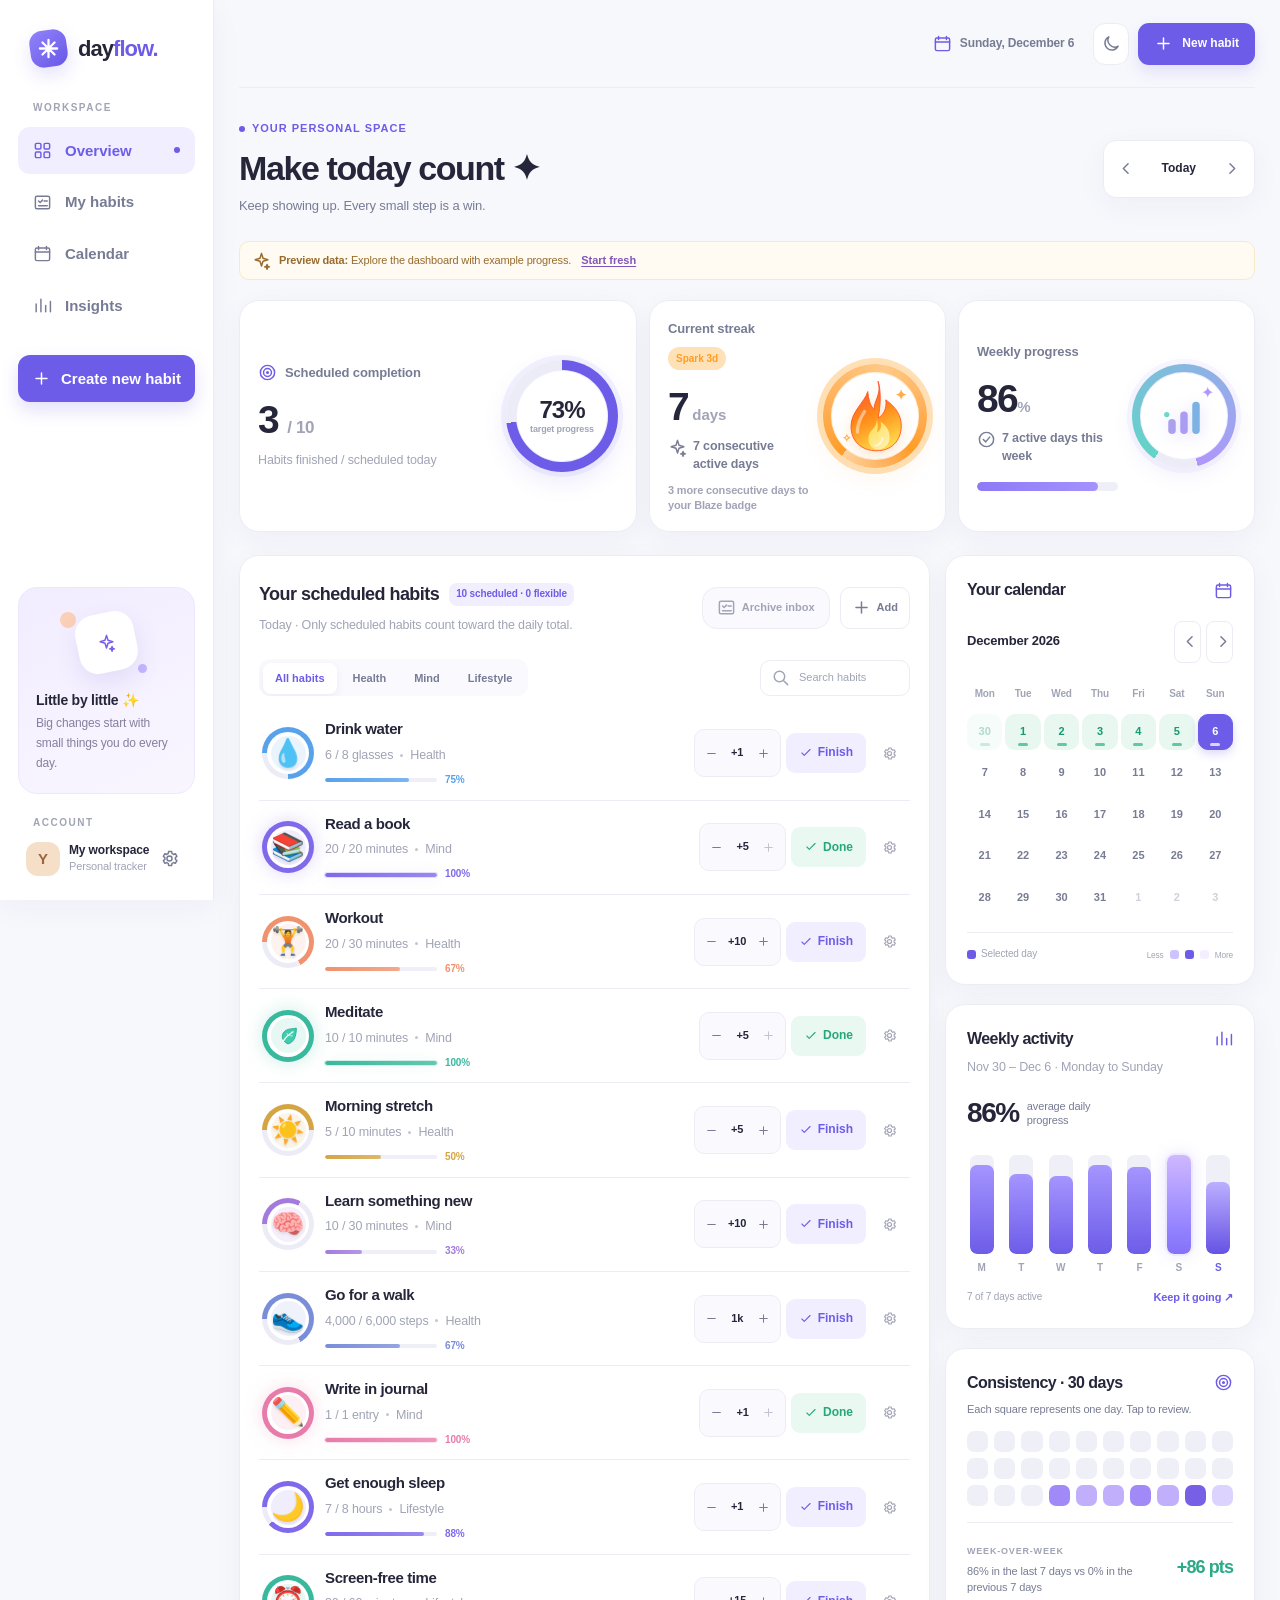
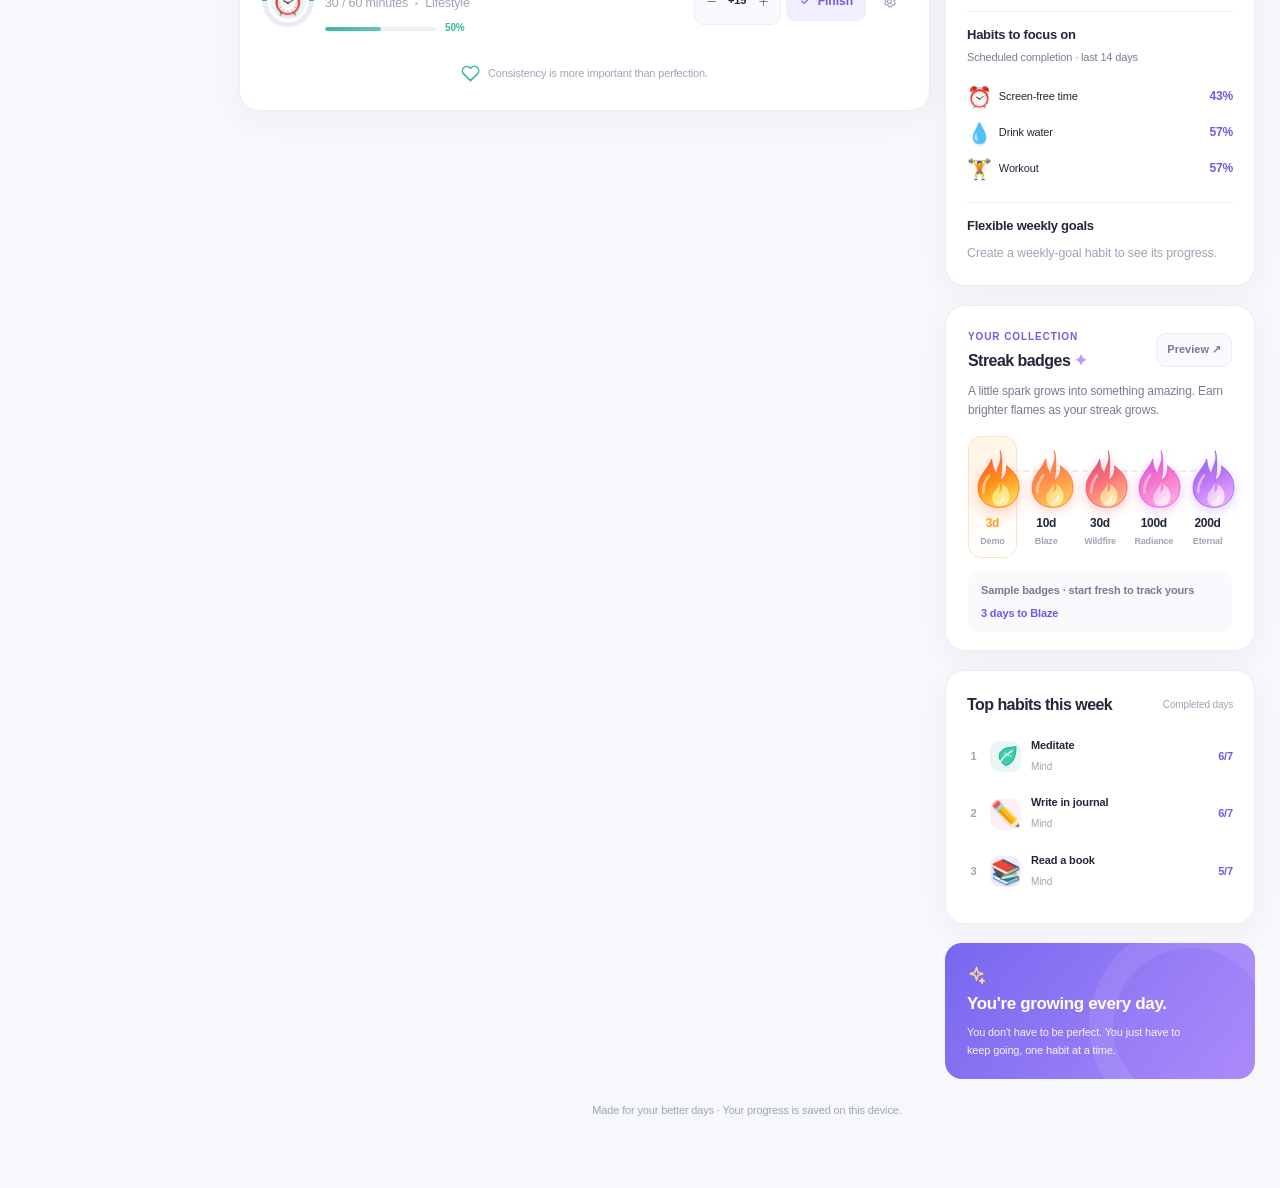
==== commit ca6a00a0: "Add files via upload" ====
--- a/index.html
+++ b/index.html
@@ -14,10 +14,10 @@
   <meta property="og:image" content="https://liszttrades.github.io/dayflow-habit-tracker/og-dayflow.png" />
   <meta property="og:url" content="https://liszttrades.github.io/dayflow-habit-tracker/" />
   <meta name="twitter:card" content="summary_large_image" />
-  <link rel="stylesheet" href="./style.css?v=8">
+  <link rel="stylesheet" href="./style.css?v=20261016r3">
 </head>
 <body>
-  <div class="app">
+  <div class="app" id="dayflow-app">
     <div class="mobile-scrim" id="mobile-scrim"></div>
     <aside class="sidebar" id="sidebar" aria-label="Main navigation">
       <a class="brand" href="#overview" aria-label="Dayflow home">
@@ -67,7 +67,7 @@
         <div class="demo-strip" id="demo-strip"><span data-icon="sparkles"></span><span><b>Preview data:</b> Explore the dashboard with example progress.</span><button id="start-fresh">Start fresh</button></div>
         <section class="stats" aria-label="Your habit statistics">
           <div class="stat-card completion-stat">
-            <div class="stat-main"><div class="stat-label"><span data-icon="target"></span> Scheduled completion</div><div class="stat-value" id="completion-count">0 <span style="font-size:17px;letter-spacing:-.4px;color:var(--ink-light);font-weight:600">/ 10</span></div><p class="stat-description" id="completion-desc">Habits completed today</p></div>
+            <div class="stat-main"><div class="stat-label"><span data-icon="target"></span> Scheduled completion</div><div class="stat-value" id="completion-count"><span id="completion-done-count" class="metric-number">0</span> <span class="metric-total">/ <span id="completion-total-count">10</span></span></div><p class="stat-description" id="completion-desc">Habits completed today</p></div>
             <div class="global-ring" id="global-ring" style="--pct:0"><div class="global-ring-inner"><strong id="global-percent">0%</strong><span>target progress</span></div></div>
           </div>
           <div class="stat-card streak-stat" id="streak-stat" data-stage="0">
@@ -243,8 +243,6 @@
         <div class="cloud-actions"><button class="secondary-btn" id="cloud-sync-now" disabled>Sync now</button><button class="secondary-btn" id="cloud-signout" disabled>Sign out</button></div>
         <p id="cloud-help" class="cloud-hint">Cloud sync requires your own Supabase project. Until configured, local backup still works.</p>
       </div>
-      <div class="settings-row"><div><strong>Archived habits</strong><p>Hide old habits without losing their historical progress.</p></div></div>
-      <div class="archive-list" id="archived-list"></div>
       <div class="settings-row"><div><strong>Local data</strong><p>Your data stays in this browser. Export a backup to keep it safe or move it to another device.</p></div><span data-icon="shield" style="color:#41ad91"></span></div>
       <div class="settings-row"><div><strong>Start over</strong><p>Remove all saved progress and restore the 10 example habits.</p></div><button class="danger-btn" id="reset-data">Reset</button></div>
       <div class="settings-buttons"><button class="secondary-btn" id="export-data"><span data-icon="download"></span> Export backup</button><button class="secondary-btn" id="import-button"><span data-icon="upload"></span> Import backup</button><input class="hidden" id="import-input" type="file" accept="application/json,.json"></div>
@@ -271,8 +269,16 @@
   </div>
   <div id="effect-layer" class="effect-layer" aria-hidden="true"></div>
   <div class="toast" id="toast" role="status" aria-live="polite"></div>
-  <script src="./config.js?v=2" defer></script>
-  <script src="./script.js?v=8" defer></script>
-  <script src="./cloud.js?v=2" defer></script>
+  <div id="dayflow-loading-error" class="hidden" role="alert" style="position:fixed;bottom:20px;left:20px;right:20px;max-width:580px;margin:auto;z-index:10000;background:#2c2541;color:white;border:1px solid #aa9aff;padding:15px 18px;border-radius:14px;box-shadow:0 12px 38px #0006;font:600 14px/1.5 system-ui">
+    Dayflow didn't finish loading. Please upload all files from the same ZIP and refresh the page (Ctrl+Shift+R). Your browser data has not been reset.
+  </div>
+  <script>
+    window.setTimeout(function(){
+      if(document.body.dataset.dayflowReady!=='true') document.getElementById('dayflow-loading-error')?.classList.remove('hidden');
+    },5500);
+  </script>
+  <script src="./config.js?v=20261016r2" defer></script>
+  <script src="./script.js?v=20261016r3" defer></script>
+  <script src="./cloud.js?v=20261016r2" defer></script>
 </body>
 </html>
--- a/style.css
+++ b/style.css
@@ -935,3 +935,56 @@
   .custom-select-trigger{min-height:52px;border-radius:16px;padding:0 14px}
   .custom-select-value,.custom-select-option{font-size:13px}
 }
+
+/* Release integrity / dropdown repair, 2026-10-16 */
+/* Hidden native controls are retained only for the JS data model; they must never form a second visible dropdown. */
+#habit-repeat-type,#habit-weekly-target,
+select.native-select-hidden,select.schedule-native{display:none!important;visibility:hidden!important;position:absolute!important;width:0!important;height:0!important;min-height:0!important;padding:0!important;margin:0!important;border:0!important;opacity:0!important;pointer-events:none!important}
+.custom-select{position:relative;isolation:isolate;min-width:0}
+.custom-select.open{z-index:140}
+.custom-select-menu{max-height:min(270px,42vh);overflow-y:auto;overscroll-behavior:contain;scrollbar-width:thin;scrollbar-color:var(--border) transparent}
+.custom-select.open-up .custom-select-menu{top:auto;bottom:calc(100% + 8px)}
+.custom-select-option:focus-visible{outline:2px solid var(--accent);outline-offset:-2px;background:var(--accent-soft)}
+body.dark .custom-select-trigger{background:linear-gradient(180deg,#242535 0%,#20212e 100%);border-color:#4a476a;box-shadow:0 4px 14px #00000018;color:var(--ink)}
+body.dark .custom-select-menu{box-shadow:0 18px 42px #0009;background:var(--surface);border-color:var(--border)}
+/* Align custom dropdowns without disrupting the original Dayflow palette or floating orbs. */
+.archive-modal{width:min(94vw,680px)}
+.archive-item-main{flex:1}
+.archive-item .secondary-btn{flex-shrink:0}
+@media(max-width:540px){
+  .custom-select-menu{max-height:min(230px,35vh)}
+  #archive-open{min-height:44px}
+  .section-actions{justify-content:flex-end}
+}
+@media(prefers-reduced-motion:reduce){.custom-select-trigger,.custom-select-menu,.custom-select-option{transition:none!important}}
+
+/* Dayflow polish: readable dropdowns in real dark mode (body.dark), not theme-dark. */
+body.dark .schedule-field .custom-select .custom-select-trigger,
+body.dark .weekly-target-row .custom-select .custom-select-trigger{
+  background:#292b3c!important;
+  background-image:none!important;
+  color:#f5f3ff!important;
+  border-color:#5d577e;
+  box-shadow:0 2px 14px #00000026,inset 0 1px 0 #ffffff08;
+}
+body.dark .custom-select .custom-select-value{color:#f5f3ff!important;opacity:1!important}
+body.dark .custom-select .custom-select-chevron{background:#3c385c;color:#c7bfff}
+body.dark .custom-select.open .custom-select-trigger,
+body.dark .custom-select .custom-select-trigger:focus-visible{border-color:#a99aff;box-shadow:0 0 0 3px #a293ff30,0 9px 25px #00000033}
+body.dark .custom-select .custom-select-menu{
+  background:#252637!important;
+  color:#f5f3ff!important;
+  border:1px solid #4b4963;
+  box-shadow:0 20px 50px #00000066;
+}
+body.dark .custom-select-menu .custom-select-option{color:#eeeaff!important;background:transparent!important;opacity:1!important}
+body.dark .custom-select-menu .custom-select-option:hover,
+body.dark .custom-select-menu .custom-select-option:focus-visible{background:#36324f!important;color:#ffffff!important}
+body.dark .custom-select-menu .custom-select-option.active{background:#3a345d!important;color:#d1c6ff!important}
+body.dark .schedule-caption{color:#b5b3cd}
+/* Smooth numerical readouts without layout shifts or visual noise. */
+.metric-number,.metric-total,[data-percent-number],[data-amount-number],#global-percent,#streak-value,#weekly-stat,
+#weekly-summary-value,#trend-week,[data-focus-score]{font-variant-numeric:tabular-nums; font-feature-settings:"tnum" 1}
+.metric-total{font-size:17px;letter-spacing:-.4px;color:var(--ink-light);font-weight:600}
+@media(max-width:540px){.metric-total{font-size:13px}}
+@media(prefers-reduced-motion:reduce){.custom-select-trigger,.custom-select-option{transition:none!important}}
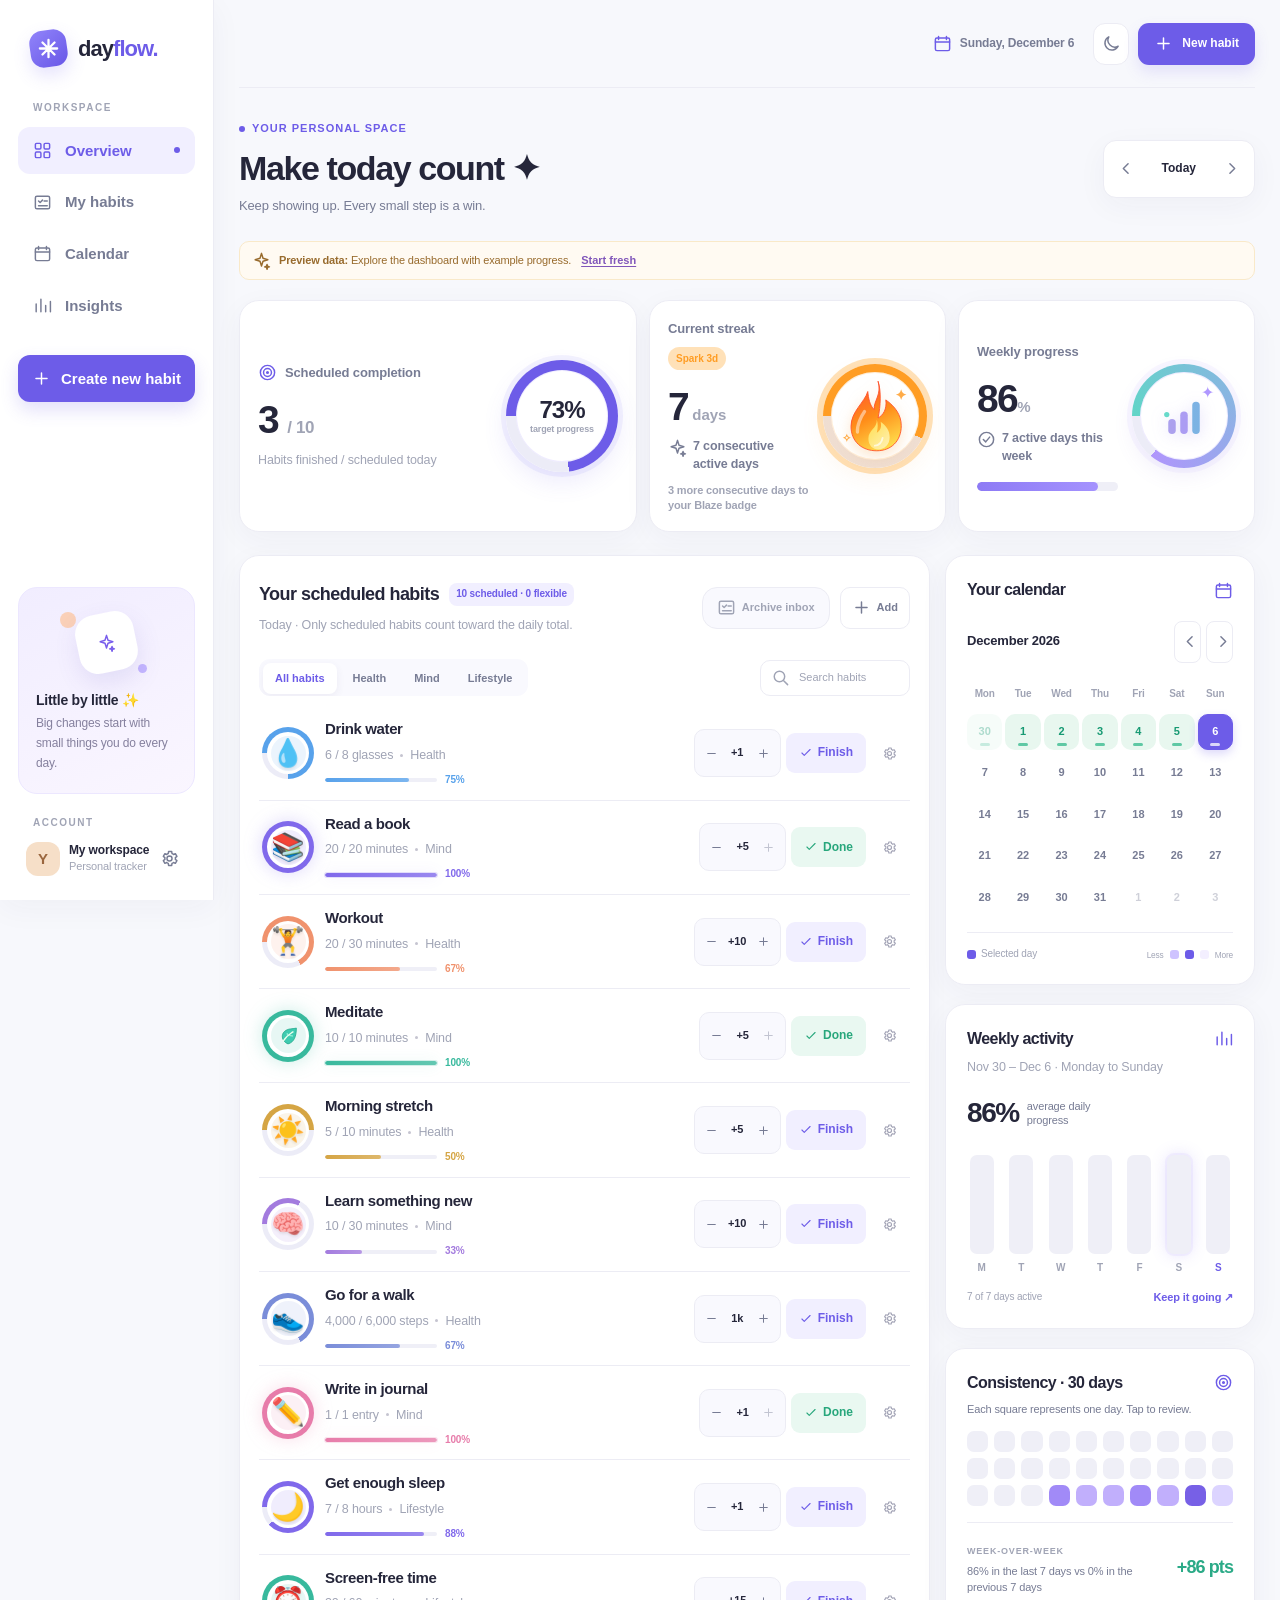
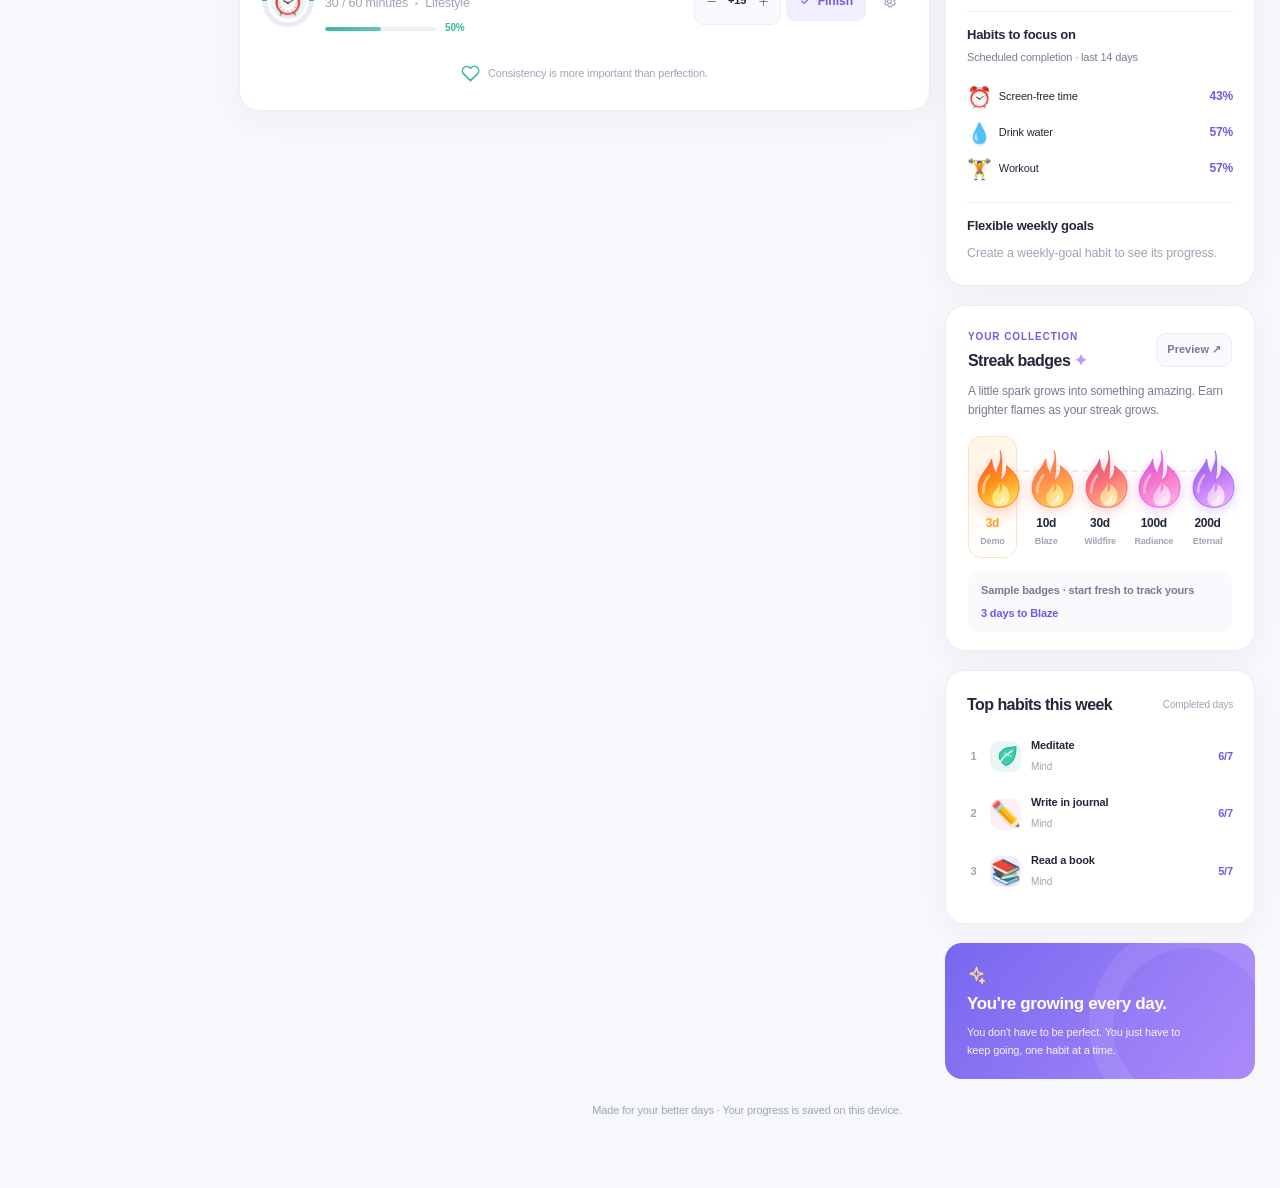
==== commit 9ce1b0b9: "Add files via upload" ====
--- a/index.html
+++ b/index.html
@@ -68,7 +68,7 @@
         <section class="stats" aria-label="Your habit statistics">
           <div class="stat-card completion-stat">
             <div class="stat-main"><div class="stat-label"><span data-icon="target"></span> Scheduled completion</div><div class="stat-value" id="completion-count"><span id="completion-done-count" class="metric-number">0</span> <span class="metric-total">/ <span id="completion-total-count">10</span></span></div><p class="stat-description" id="completion-desc">Habits completed today</p></div>
-            <div class="global-ring" id="global-ring" style="--pct:0"><div class="global-ring-inner"><strong id="global-percent">0%</strong><span>target progress</span></div></div>
+            <div class="global-ring" id="global-ring" style="--ring-progress:0%"><div class="global-ring-inner"><strong id="global-percent">0%</strong><span>target progress</span></div></div>
           </div>
           <div class="stat-card streak-stat" id="streak-stat" data-stage="0">
             <div class="stat-main">
@@ -77,7 +77,7 @@
               <div class="stat-detail"><span data-icon="sparkles"></span><span id="streak-note">One completed habit keeps it alive</span></div>
               <div class="streak-next" id="streak-next">Unlock your first badge at 3 days.</div>
             </div>
-            <div class="stat-visual streak-visual" aria-hidden="true"><div class="streak-visual-inner"><span class="orb-twinkle orb-twinkle-a">✦</span><div class="streak-stat-flame" id="streak-stat-flame"></div><span class="orb-twinkle orb-twinkle-b">✧</span></div></div>
+            <div class="stat-visual streak-visual" id="streak-visual" style="--ring-progress:0%" aria-hidden="true"><div class="streak-visual-inner"><span class="orb-twinkle orb-twinkle-a">✦</span><div class="streak-stat-flame" id="streak-stat-flame"></div><span class="orb-twinkle orb-twinkle-b">✧</span></div></div>
           </div>
           <div class="stat-card weekly-stat-card">
             <div class="stat-main">
@@ -86,7 +86,7 @@
               <div class="stat-detail"><span data-icon="check-circle"></span><span id="weekly-note">Your weekly average</span></div>
               <div class="progress-track"><div class="progress-fill" id="weekly-progress-track"></div></div>
             </div>
-            <div class="stat-visual weekly-orb" id="weekly-orb" style="--pct:0" aria-hidden="true"><div class="weekly-orb-inner">
+            <div class="stat-visual weekly-orb" id="weekly-orb" style="--ring-progress:0%" aria-hidden="true"><div class="weekly-orb-inner">
               <svg class="weekly-orb-art" width="62" height="62" viewBox="0 0 72 72" fill="none" xmlns="http://www.w3.org/2000/svg">
                 <defs><linearGradient id="weekSparkGradient" x1="12" y1="56" x2="58" y2="12"><stop stop-color="#54d5ca"/><stop offset="1" stop-color="#a98cff"/></linearGradient></defs>
                 <rect x="15" y="40" width="10" height="20" rx="5" fill="#8f80e8" opacity=".72"/>
--- a/style.css
+++ b/style.css
@@ -71,7 +71,7 @@
     .completion-stat{display:flex;align-items:center;justify-content:space-between;gap:12px}
     .stat-value{font-size:36px;line-height:1.1;letter-spacing:-1.6px;font-weight:800;margin:16px 0 6px}
     .stat-description{font-size:11px;color:var(--ink-light);line-height:1.6;margin:0}
-    .global-ring{width:112px;height:112px;border-radius:50%;background:conic-gradient(var(--accent) calc(var(--pct)*1%),var(--ring-track) 0);padding:10px;display:grid;place-items:center;flex:0 0 112px;transition:background .25s}
+    .global-ring{width:112px;height:112px;border-radius:50%;background:conic-gradient(from -90deg,var(--accent) 0 var(--ring-progress),var(--ring-track) var(--ring-progress) 100%);padding:10px;display:grid;place-items:center;flex:0 0 112px;transition:filter .4s,box-shadow .4s,--ring-progress .88s var(--ease-clean)}
     .global-ring-inner{width:100%;height:100%;border-radius:50%;background:var(--surface);display:grid;place-items:center;align-content:center}
     .global-ring-inner strong{font-size:24px;line-height:1.15;letter-spacing:-1px}.global-ring-inner span{font-size:9px;color:var(--ink-light);font-weight:700}
     .stat-topline{display:flex;justify-content:space-between;align-items:center;gap:12px}
@@ -589,7 +589,7 @@
 .stats .stat-detail svg{margin-top:1px}
 .stats .stat-unit{font-size:15px;letter-spacing:0;font-weight:700;color:var(--ink-light)}
 .stats .stat-visual{width:130px;height:130px;flex:0 0 130px;border-radius:50%;padding:10px;display:grid;place-items:center;position:relative;overflow:visible;transform:translateZ(0)}
-.stats .streak-visual{background:conic-gradient(from 220deg,#f7c876,#ff903b 42%,#f8ca73 76%,#ecc795 100%);box-shadow:0 0 0 6px #ff9d3414,0 9px 25px #f89e3217;transition:box-shadow .28s ease}
+.stats .streak-visual{background:conic-gradient(from -90deg,var(--streak-accent,#ff903b) 0 var(--ring-progress),color-mix(in srgb,var(--streak-accent,#ff903b) 18%,var(--ring-track)) var(--ring-progress) 100%);box-shadow:0 0 0 6px #ff9d3414,0 9px 25px #f89e3217;transition:box-shadow .28s ease,--ring-progress .88s var(--ease-clean)}
 .stats .streak-visual-inner{width:100%;height:100%;border-radius:50%;display:grid;place-items:center;position:relative;background:var(--surface);box-shadow:inset 0 0 0 1px #fdba6540}
 .stats .streak-stat-flame{width:83px;height:99px;margin:0;display:grid;place-items:center}
 .stats .streak-stat-flame .flame-illustration{height:94px;width:80px;max-width:none;filter:drop-shadow(0 5px 7px #f59d3640)}
@@ -598,7 +598,7 @@
 .stats .orb-twinkle-b{font-size:11px;bottom:16px;left:11px}
 .stats .streak-stat .streak-next{margin-top:15px;max-width:270px;line-height:1.4}
 .stats .streak-stat .streak-mini-pill{max-width:100%;overflow-wrap:normal}
-.stats .weekly-orb{background:conic-gradient(from 215deg,#61d5c7 0%,#b096fc calc(var(--pct)*1%),var(--ring-track) 0);box-shadow:0 0 0 5px #947ef411,0 8px 20px #7c6ed218;transition:background .35s ease}
+.stats .weekly-orb{background:conic-gradient(from -90deg,#61d5c7 0%,#b096fc var(--ring-progress),var(--ring-track) var(--ring-progress) 100%);box-shadow:0 0 0 5px #947ef411,0 8px 20px #7c6ed218;transition:box-shadow .35s ease,--ring-progress .88s var(--ease-clean)}
 .stats .weekly-orb-inner{width:100%;height:100%;border-radius:50%;display:grid;place-items:center;background:var(--surface);position:relative;box-shadow:inset 0 0 0 1px #a795fc2e}
 .stats .weekly-orb-art{width:68px;height:68px;filter:drop-shadow(0 3px 8px #826ce83c);animation:weekly-orb-float 4.2s ease-in-out infinite}
 .stats .weekly-orb-spark{position:absolute;right:14px;top:9px;font-size:16px;color:#af97ff;animation:weekly-orb-sparkle 3.2s ease-in-out infinite}
@@ -665,7 +665,7 @@
 .category-option-row .category-delete:hover,.category-option-row .category-delete:focus-visible{color:#c4435d;background:#fce9ee;border-color:#f0bbc7}
 body.dark .category-option-row .category-delete{color:#f09bac;background:#f09bac13;border-color:#f09bac26}
 body.dark .category-option-row .category-delete:hover,body.dark .category-option-row .category-delete:focus-visible{color:#ffd4dc;background:#713648;border-color:#a35b6a}
-.stats .streak-visual{background:conic-gradient(from 220deg,var(--streak-accent,#ff903b),color-mix(in srgb,var(--streak-accent,#ff903b) 55%,white) 42%,var(--streak-accent,#ff903b) 76%,color-mix(in srgb,var(--streak-accent,#ff903b) 45%,white) 100%);box-shadow:0 0 0 6px var(--streak-glow,#ff9d3414),0 9px 25px #f89e3217}
+.stats .streak-visual{background:conic-gradient(from -90deg,var(--streak-accent,#ff903b) 0 var(--ring-progress),color-mix(in srgb,var(--streak-accent,#ff903b) 18%,var(--ring-track)) var(--ring-progress) 100%);box-shadow:0 0 0 6px var(--streak-glow,#ff9d3414),0 9px 25px #f89e3217;transition:box-shadow .28s ease,--ring-progress .88s var(--ease-clean)}
 
 /* Dayflow Apple polish update */
 body{font-family:"SF Pro Text","SF Pro Display",Inter,-apple-system,BlinkMacSystemFont,"Segoe UI",sans-serif;font-size:15px;letter-spacing:-.01em}
@@ -988,3 +988,9 @@
 .metric-total{font-size:17px;letter-spacing:-.4px;color:var(--ink-light);font-weight:600}
 @media(max-width:540px){.metric-total{font-size:13px}}
 @media(prefers-reduced-motion:reduce){.custom-select-trigger,.custom-select-option{transition:none!important}}
+
+
+/* Unified progress motion */
+.progress-fill{transition:width .9s var(--ease-clean),box-shadow .3s}
+.week-bar{transition:height .88s var(--ease-clean),filter .25s,box-shadow .25s}
+.global-ring,.stats .streak-visual,.stats .weekly-orb{will-change:transform,box-shadow,--ring-progress}
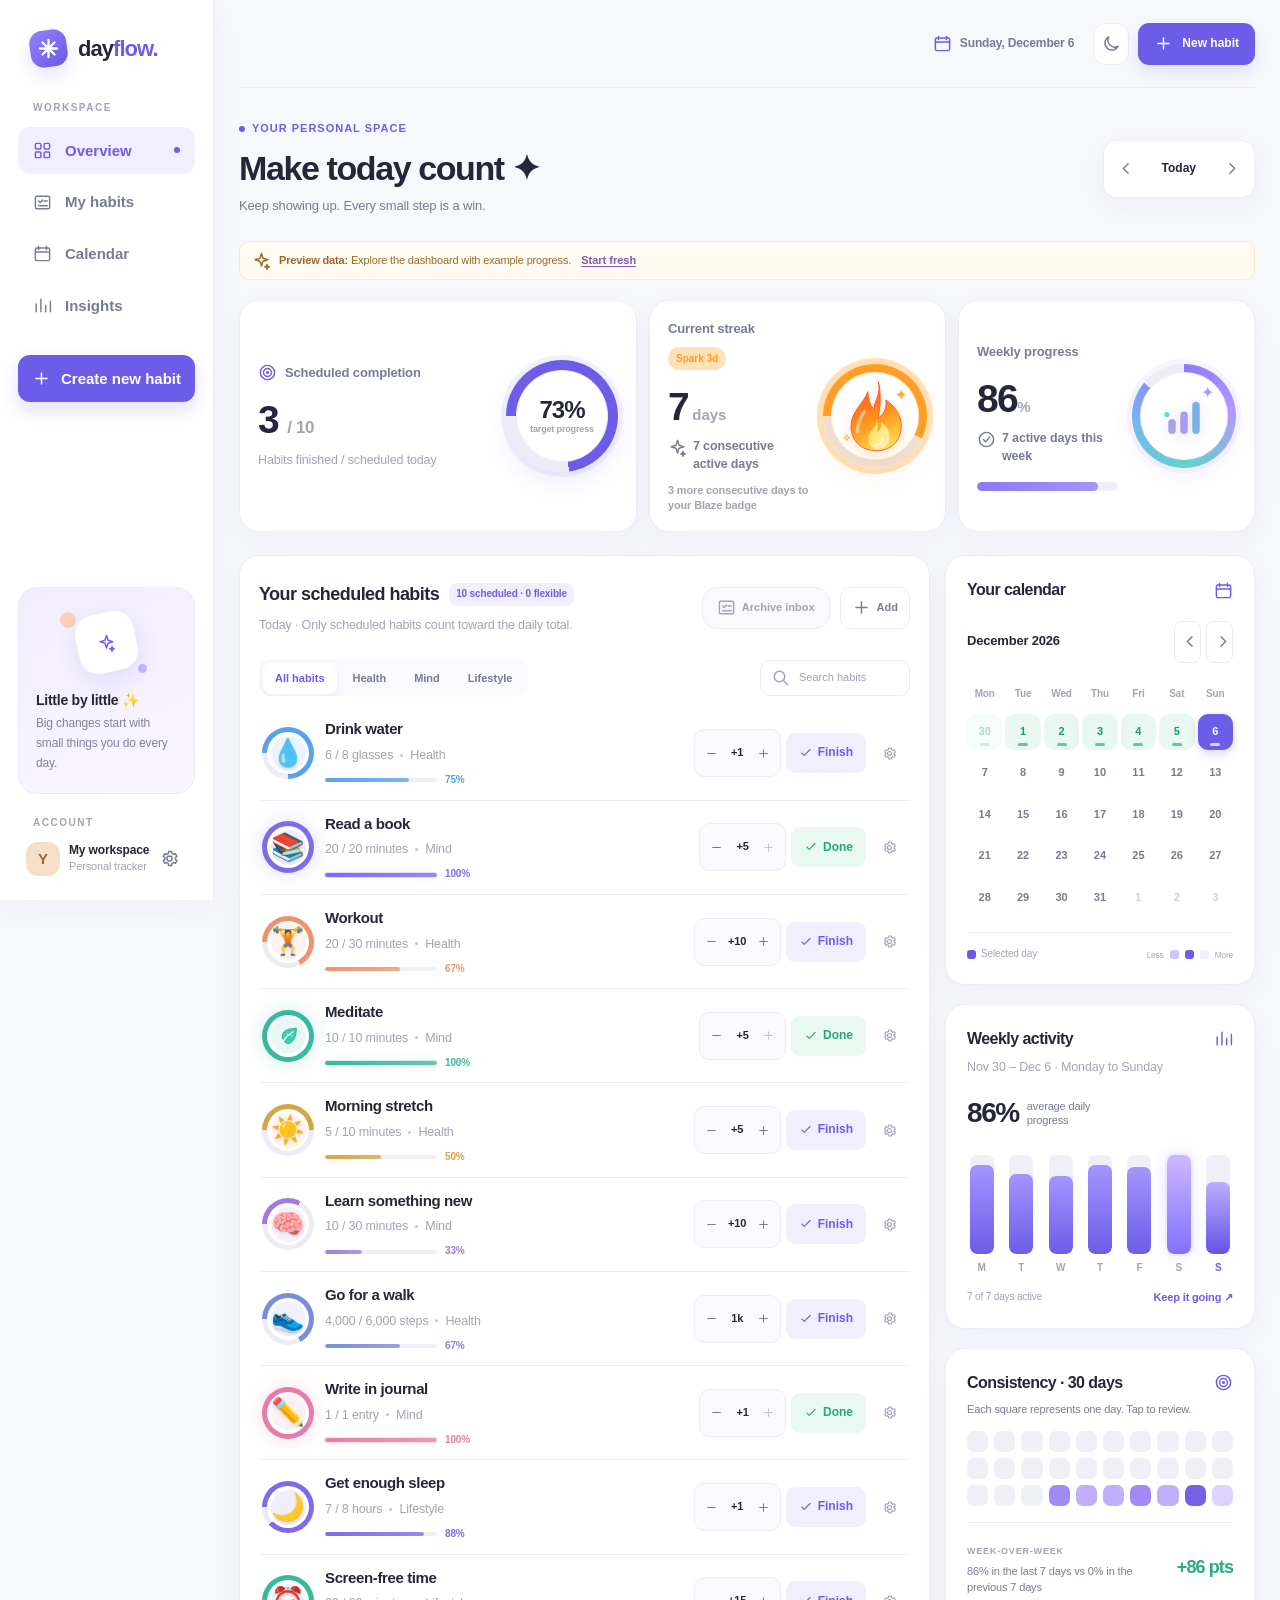
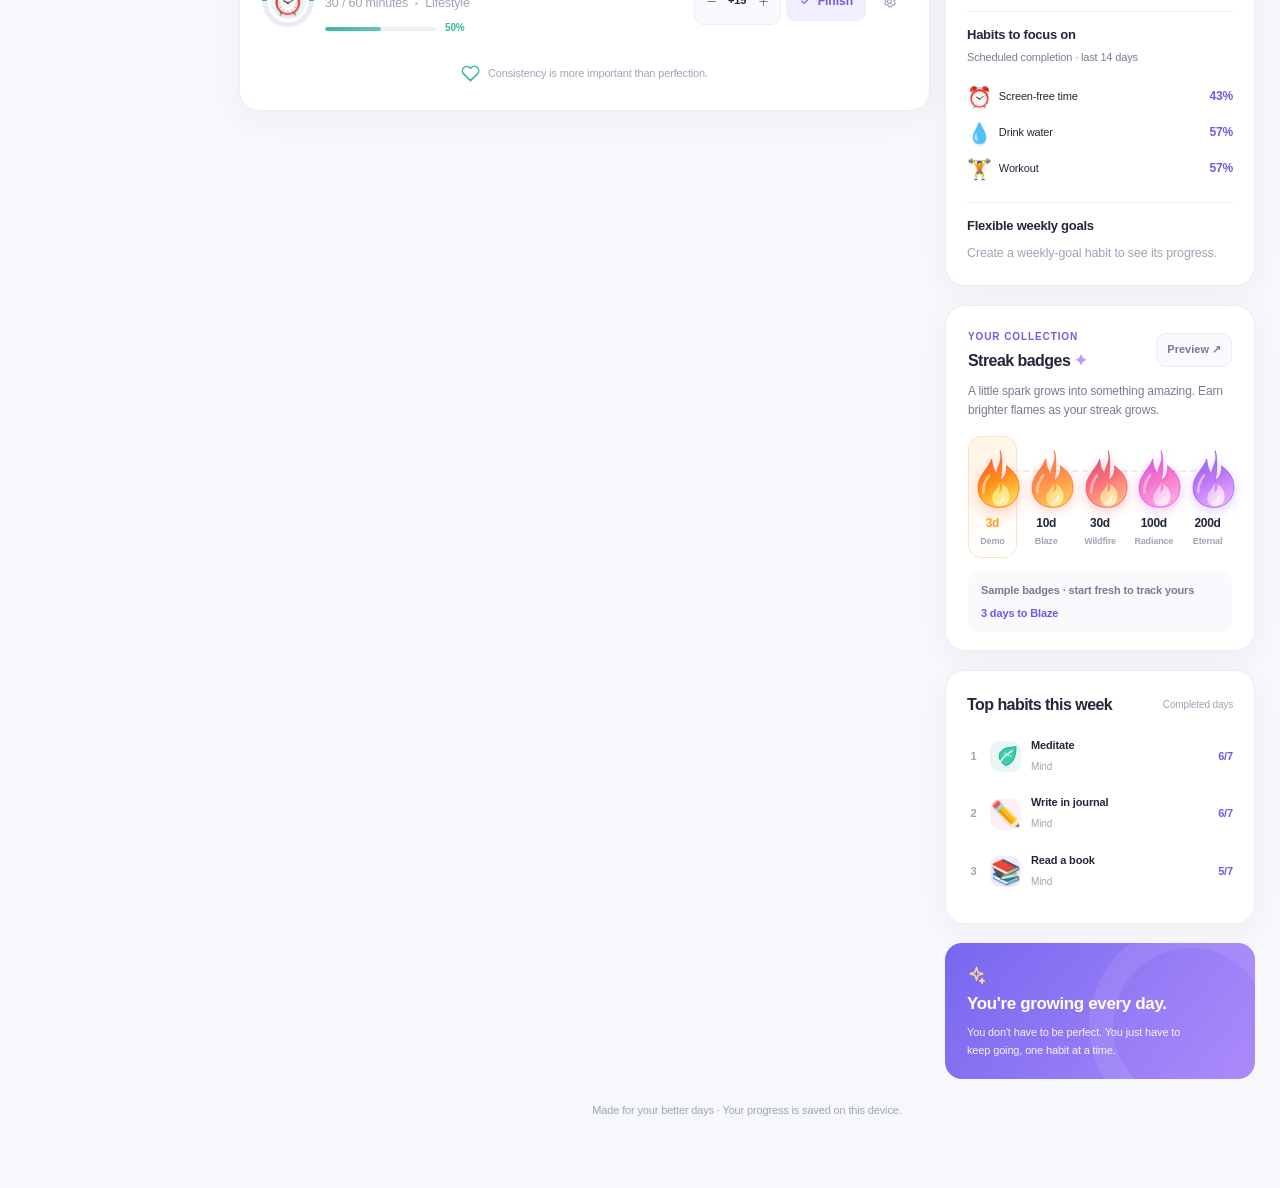
==== commit 1d6cba21: "Add files via upload" ====
--- a/index.html
+++ b/index.html
@@ -14,7 +14,7 @@
   <meta property="og:image" content="https://liszttrades.github.io/dayflow-habit-tracker/og-dayflow.png" />
   <meta property="og:url" content="https://liszttrades.github.io/dayflow-habit-tracker/" />
   <meta name="twitter:card" content="summary_large_image" />
-  <link rel="stylesheet" href="./style.css?v=20261016r3">
+  <link rel="stylesheet" href="./style.css?v=20261016r4">
 </head>
 <body>
   <div class="app" id="dayflow-app">
@@ -278,7 +278,7 @@
     },5500);
   </script>
   <script src="./config.js?v=20261016r2" defer></script>
-  <script src="./script.js?v=20261016r3" defer></script>
+  <script src="./script.js?v=20261016r4" defer></script>
   <script src="./cloud.js?v=20261016r2" defer></script>
 </body>
 </html>
--- a/style.css
+++ b/style.css
@@ -994,3 +994,24 @@
 .progress-fill{transition:width .9s var(--ease-clean),box-shadow .3s}
 .week-bar{transition:height .88s var(--ease-clean),filter .25s,box-shadow .25s}
 .global-ring,.stats .streak-visual,.stats .weekly-orb{will-change:transform,box-shadow,--ring-progress}
+
+
+/* Seamless ring palette: continuous at 100%, never a cyan/purple cut. */
+.stats .weekly-orb{
+  background:
+    conic-gradient(from 0deg,transparent 0 var(--ring-progress),var(--ring-track) var(--ring-progress) 100%),
+    conic-gradient(from 0deg,#8f77ff 0%,#b298ff 23%,#61d4c8 49%,#75b7ef 72%,#8f77ff 100%);
+  transition:box-shadow .35s ease,transform .35s ease;
+}
+/* The rings and top weekly line are interpolated by the shared frame animation,
+   while individual habit rings and bars use one direct CSS transition. */
+#global-ring,#streak-visual,#weekly-orb{transition-property:filter,box-shadow,transform}
+#weekly-progress-track{transition:box-shadow .3s ease}
+.habit-ring{transition:--ring-progress .85s cubic-bezier(.22,1,.36,1),filter .3s ease,box-shadow .3s ease}
+.habit-meter .small-fill{transition:width .85s cubic-bezier(.22,1,.36,1),box-shadow .3s ease}
+.habit-newly-created{animation:habit-entry .4s cubic-bezier(.22,1,.36,1) both}
+@keyframes habit-entry{from{opacity:.55;transform:translateY(7px)}to{opacity:1;transform:translateY(0)}}
+@media(prefers-reduced-motion:reduce){
+  .habit-newly-created{animation:none!important}
+  .habit-ring,.habit-meter .small-fill,#global-ring,#streak-visual,#weekly-orb,#weekly-progress-track{transition:none!important}
+}
